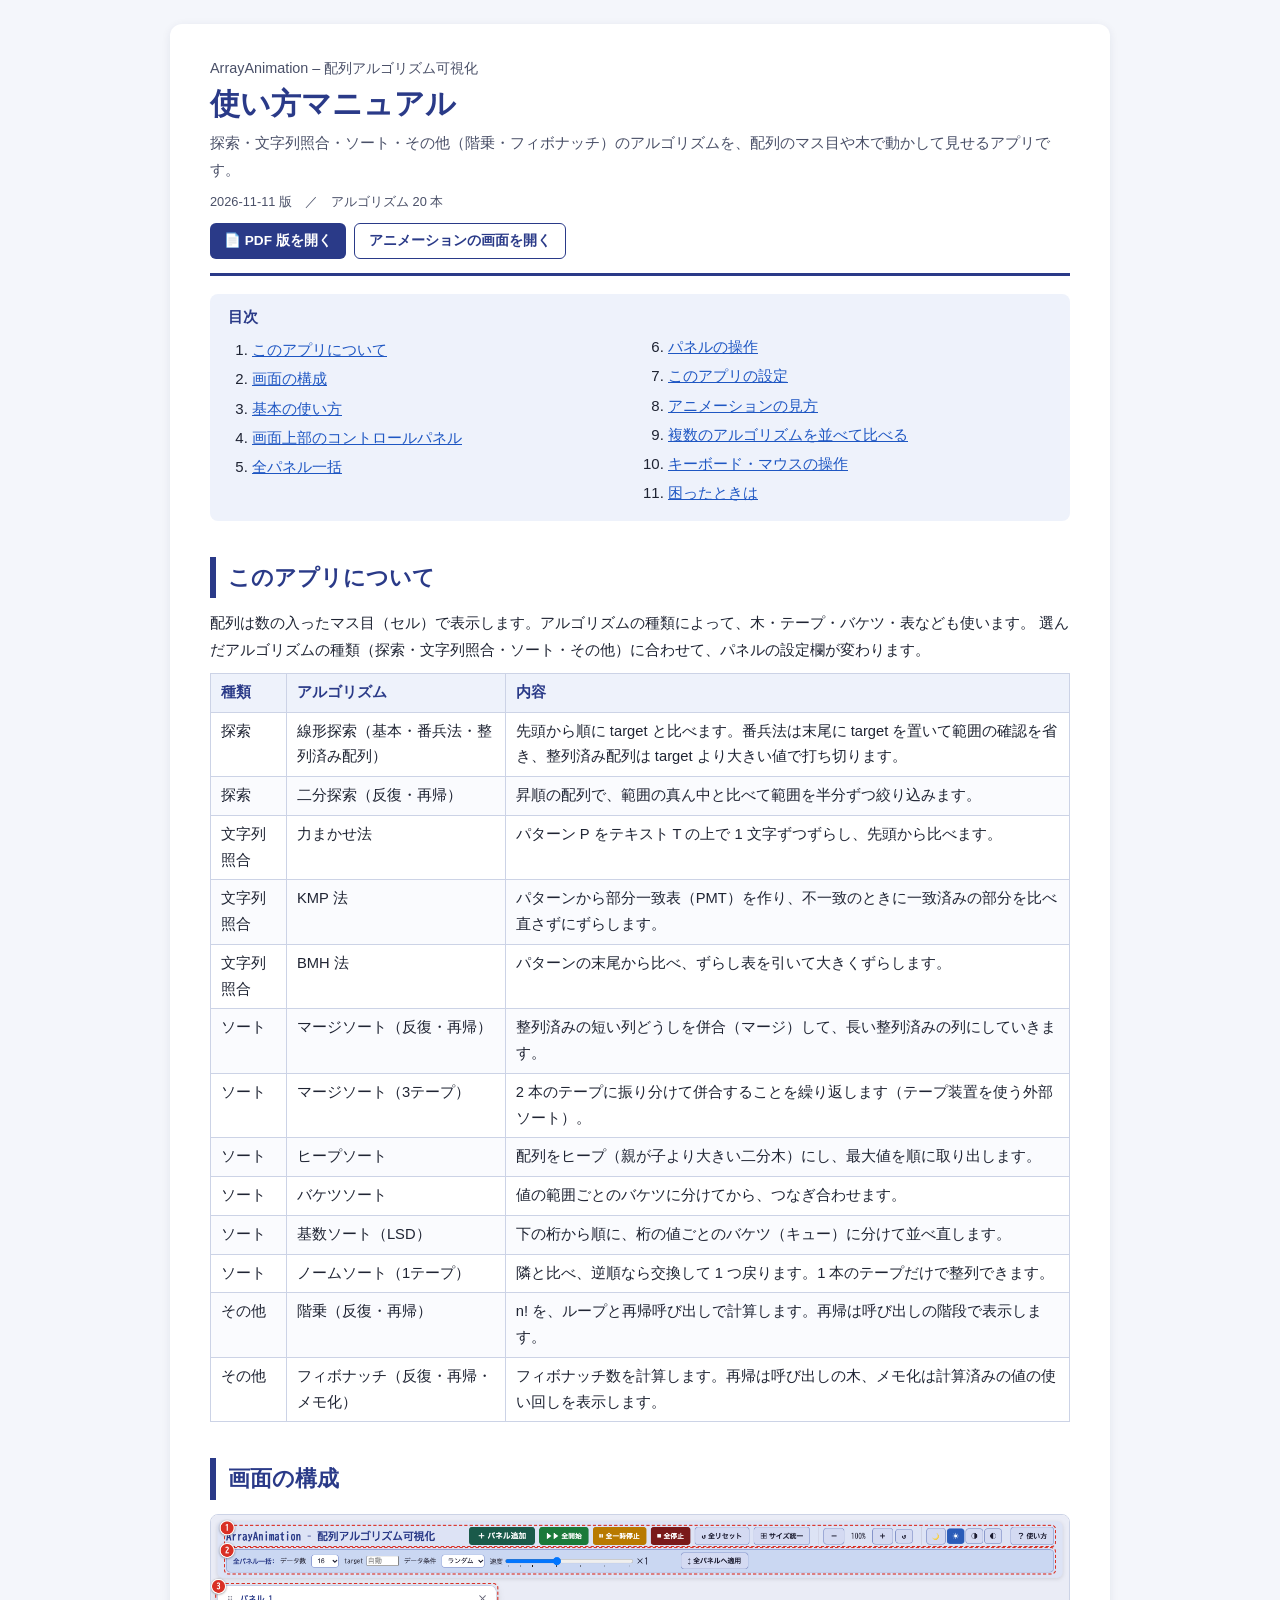
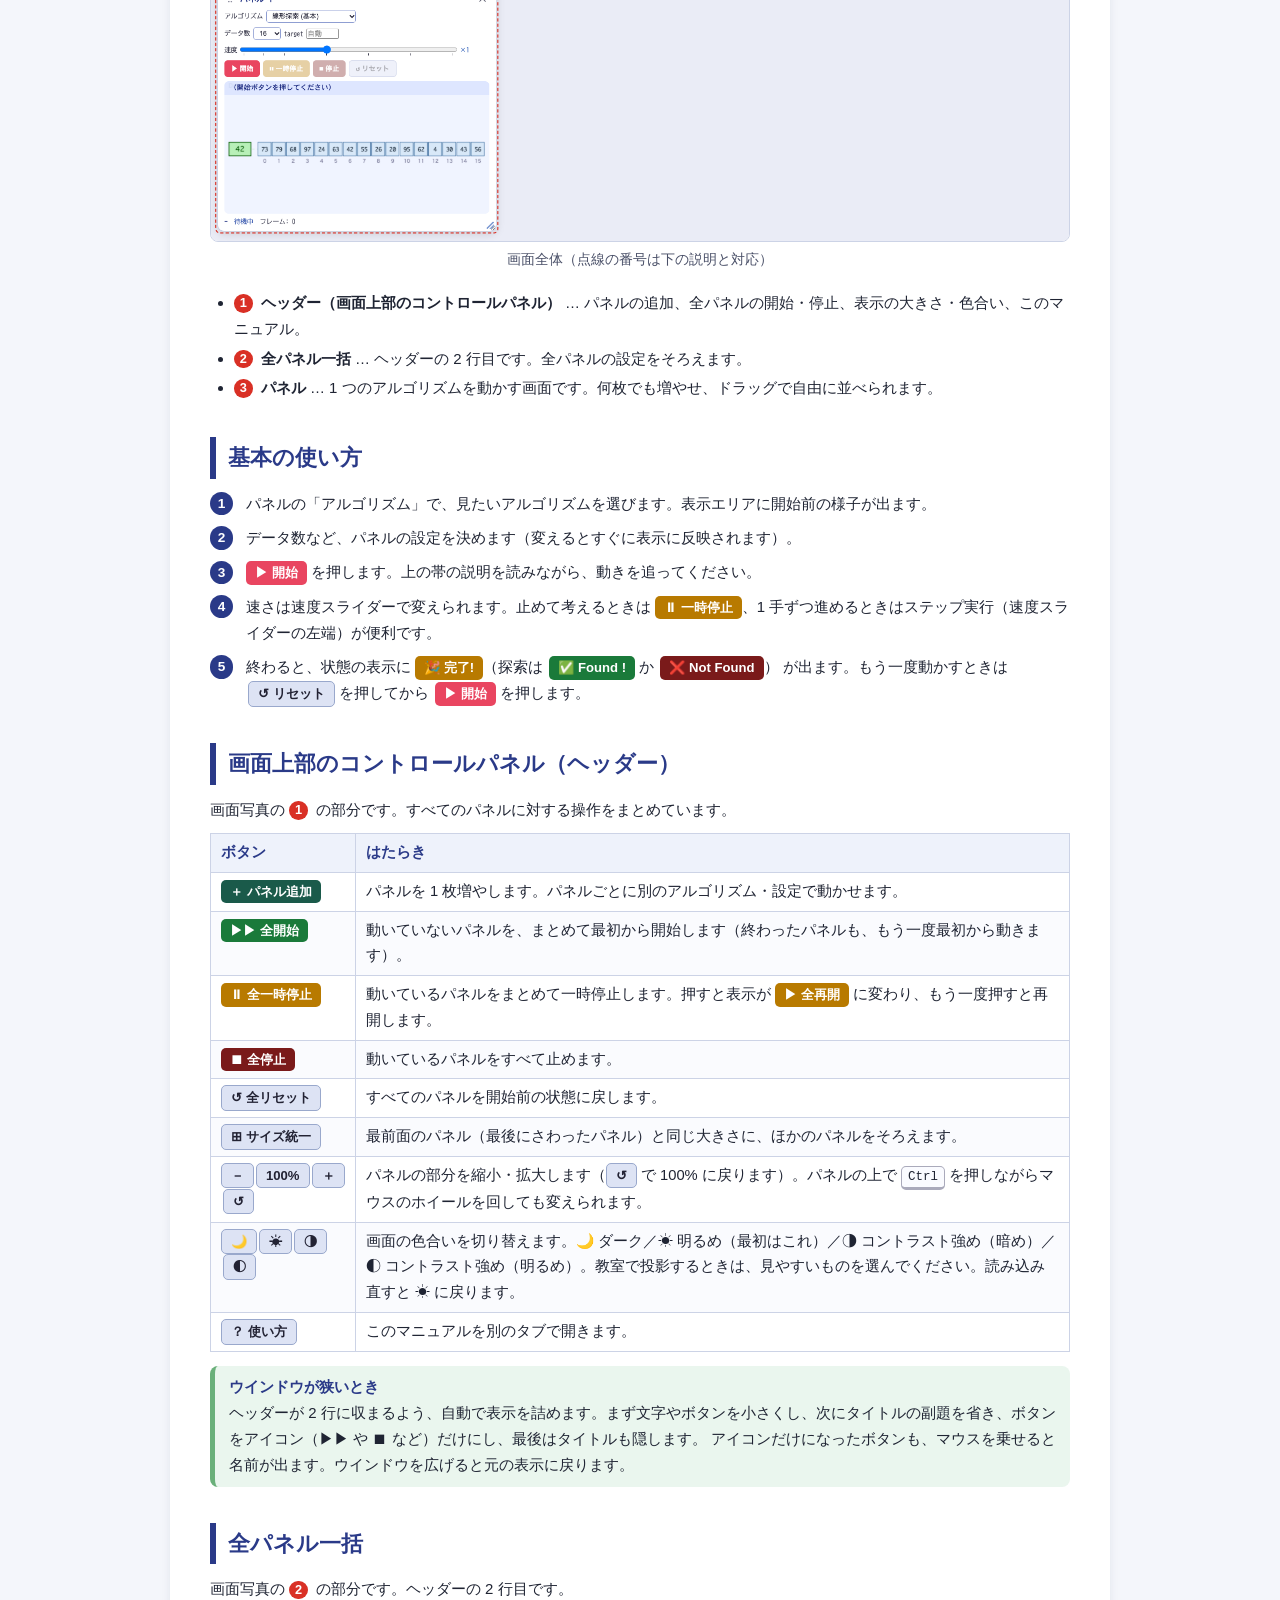
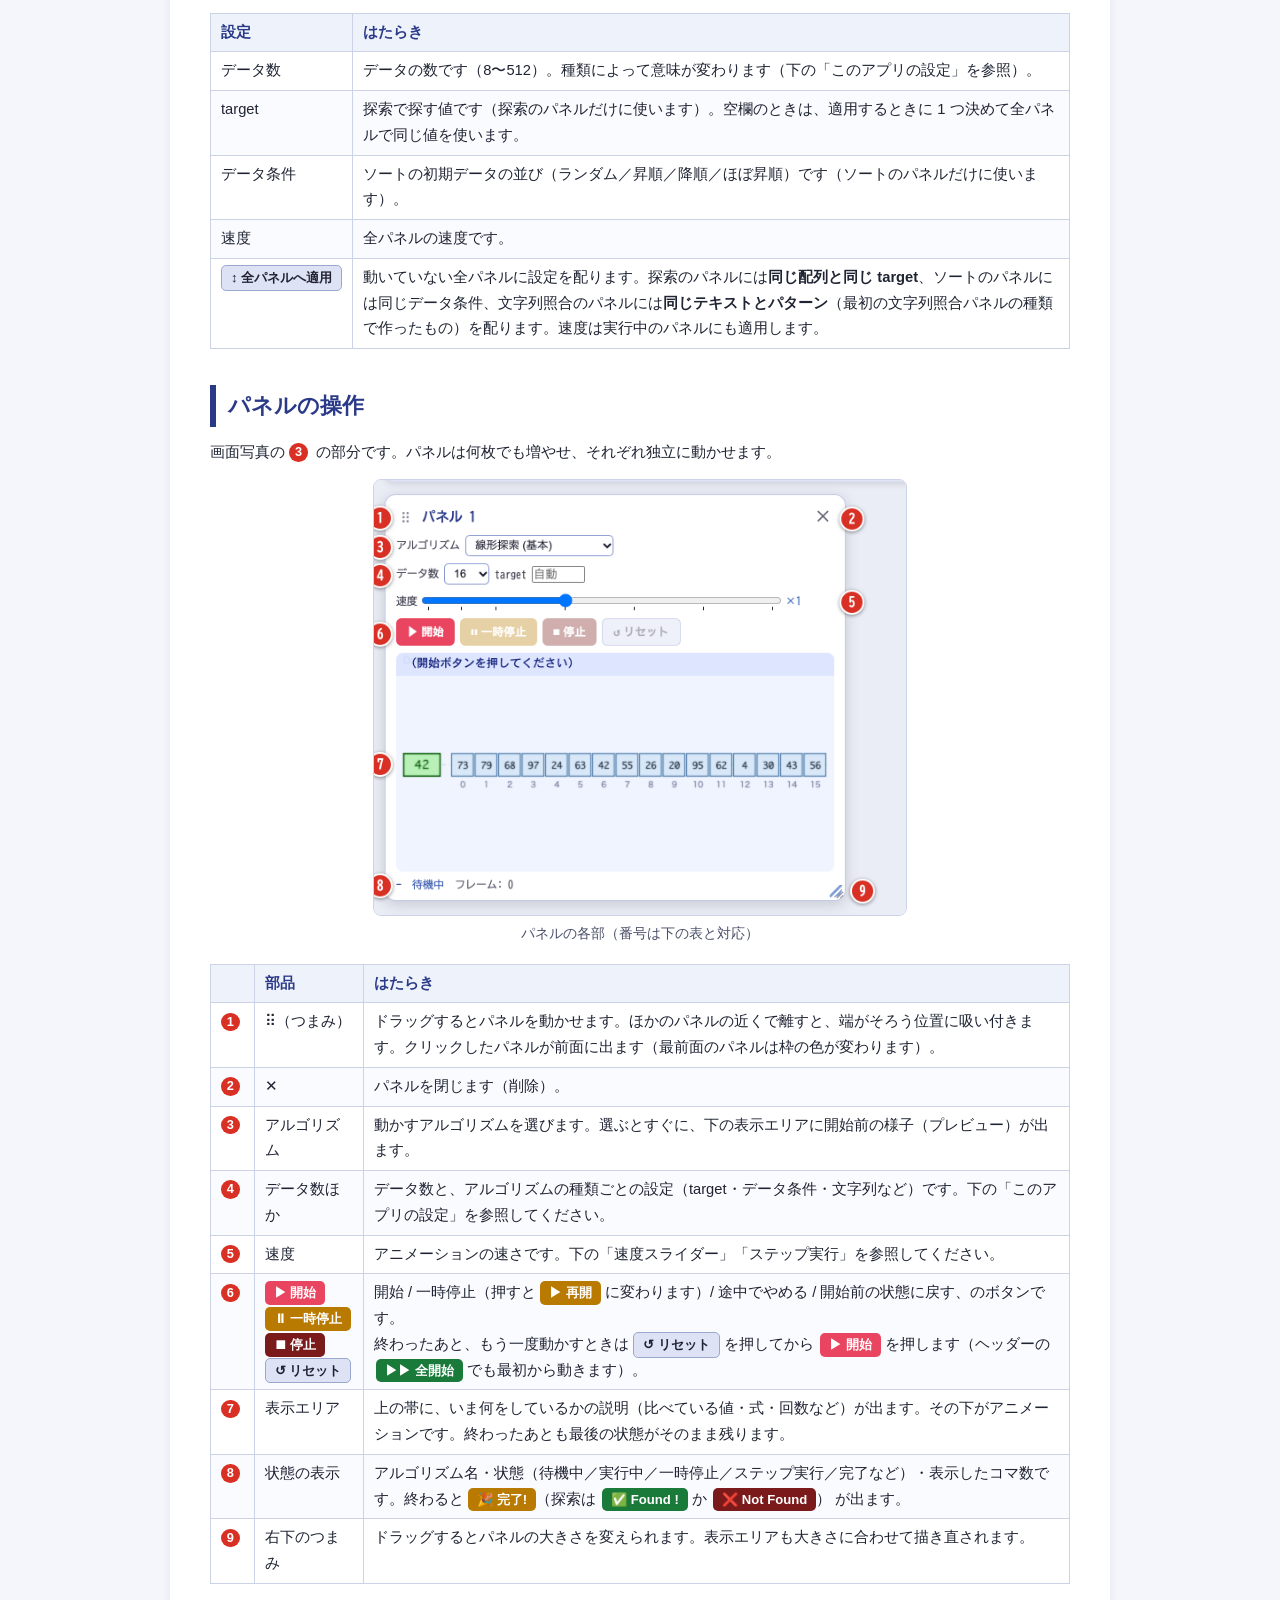
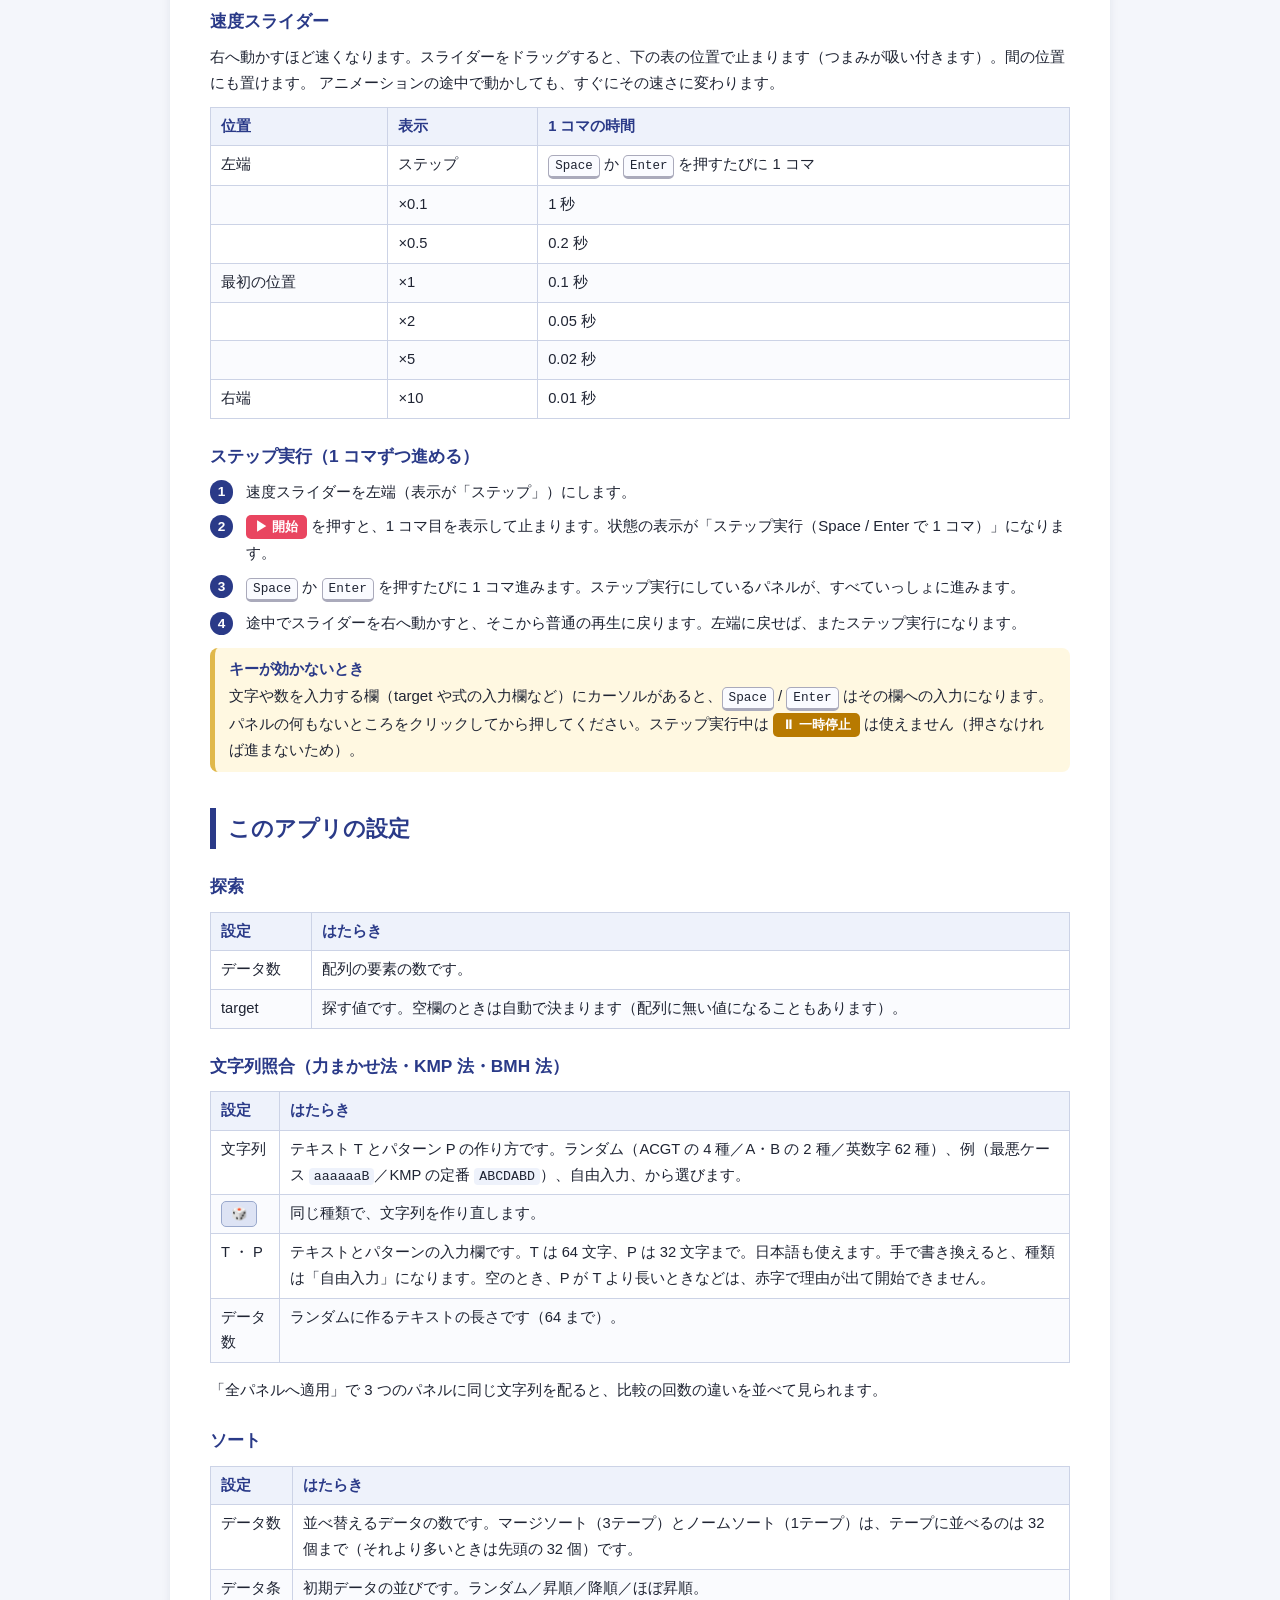
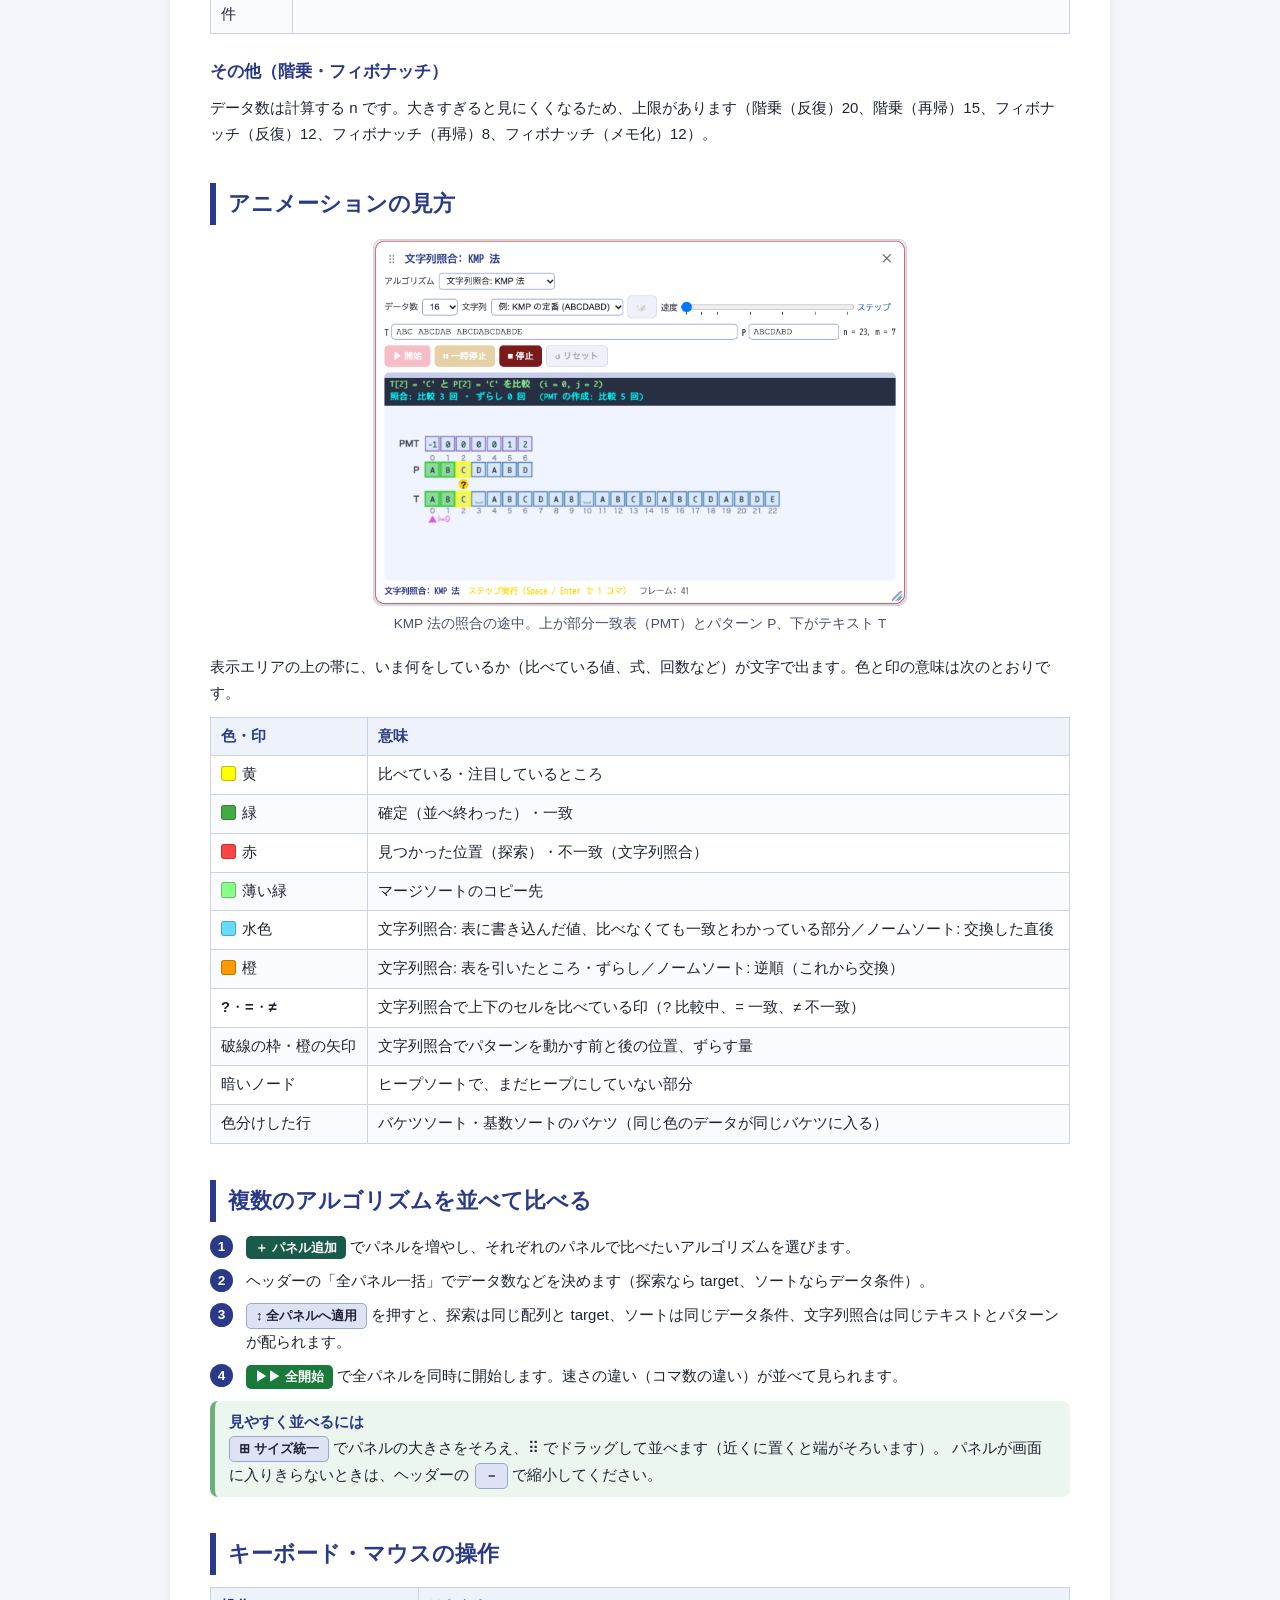
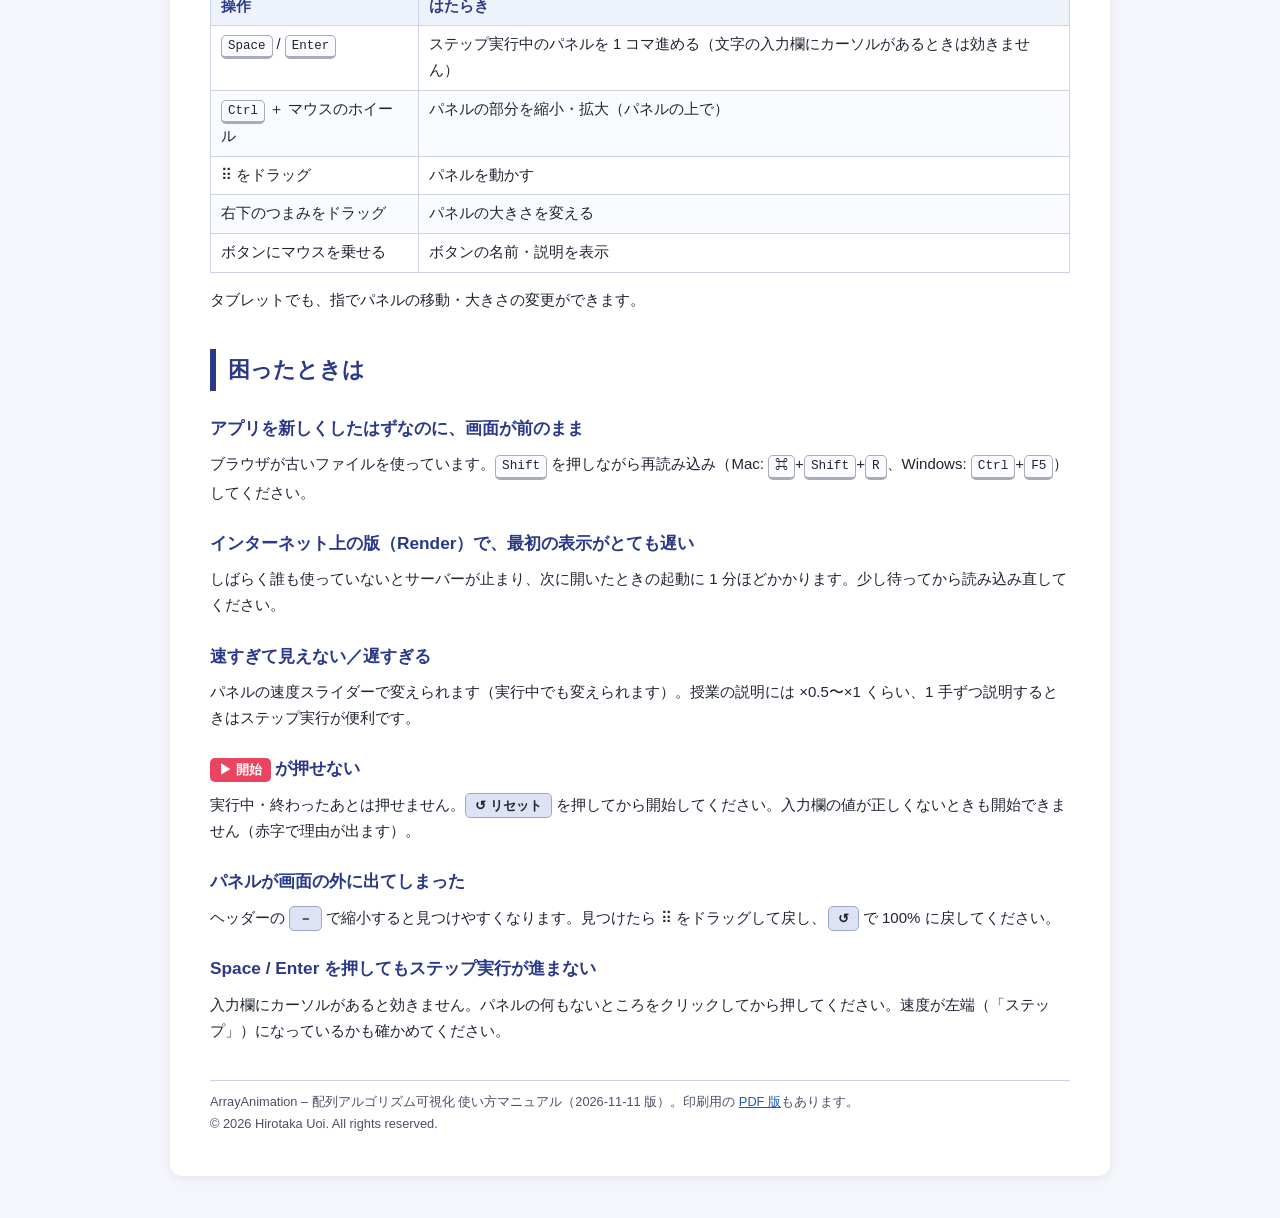
==== static/manual.html @ 54316e25 "feat: 使い方マニュアル（HTML と PDF 版）を追加し、ヘッダーに「？ 使い方」ボタンを付けた + 階乗・フィボナッチの開始前の表示エリアが暗い色になるのを修正 (app.js v28, s" ====
<!DOCTYPE html>
<html lang="ja">
<head>
  <meta charset="UTF-8">
  <meta name="viewport" content="width=device-width, initial-scale=1.0">
  <title>使い方マニュアル – ArrayAnimation – 配列アルゴリズム可視化</title>
  <link rel="stylesheet" href="/static/css/manual.css?v=1">
</head>
<body>
<div class="page">

<div class="cover">
  <p class="app">ArrayAnimation – 配列アルゴリズム可視化</p>
  <h1>使い方マニュアル</h1>
  <p class="lead">探索・文字列照合・ソート・その他（階乗・フィボナッチ）のアルゴリズムを、配列のマス目や木で動かして見せるアプリです。</p>
  <p class="meta">2026-11-11 版　／　アルゴリズム 20 本</p>
  <div class="links">
    <a href="/static/manual.pdf?v=1" target="_blank" rel="noopener">📄 PDF 版を開く</a>
    <a class="sub" href="/" target="_blank" rel="noopener">アニメーションの画面を開く</a>
  </div>
</div>

<nav class="toc"><b>目次</b><ol><li><a href="#about">このアプリについて</a></li><li><a href="#screen">画面の構成</a></li><li><a href="#basic">基本の使い方</a></li><li><a href="#header">画面上部のコントロールパネル</a></li><li><a href="#global">全パネル一括</a></li><li><a href="#panel">パネルの操作</a></li><li><a href="#settings">このアプリの設定</a></li><li><a href="#legend">アニメーションの見方</a></li><li><a href="#compare">複数のアルゴリズムを並べて比べる</a></li><li><a href="#keys">キーボード・マウスの操作</a></li><li><a href="#trouble">困ったときは</a></li></ol></nav>

<h2 id="about">このアプリについて</h2>
<p>配列は数の入ったマス目（セル）で表示します。アルゴリズムの種類によって、木・テープ・バケツ・表なども使います。
選んだアルゴリズムの種類（探索・文字列照合・ソート・その他）に合わせて、パネルの設定欄が変わります。</p>
<table><thead><tr><th>種類</th><th>アルゴリズム</th><th>内容</th></tr></thead><tbody><tr><td>探索</td><td>線形探索（基本・番兵法・整列済み配列）</td><td>先頭から順に target と比べます。番兵法は末尾に target を置いて範囲の確認を省き、整列済み配列は target より大きい値で打ち切ります。</td></tr><tr><td>探索</td><td>二分探索（反復・再帰）</td><td>昇順の配列で、範囲の真ん中と比べて範囲を半分ずつ絞り込みます。</td></tr><tr><td>文字列照合</td><td>力まかせ法</td><td>パターン P をテキスト T の上で 1 文字ずつずらし、先頭から比べます。</td></tr><tr><td>文字列照合</td><td>KMP 法</td><td>パターンから部分一致表（PMT）を作り、不一致のときに一致済みの部分を比べ直さずにずらします。</td></tr><tr><td>文字列照合</td><td>BMH 法</td><td>パターンの末尾から比べ、ずらし表を引いて大きくずらします。</td></tr><tr><td>ソート</td><td>マージソート（反復・再帰）</td><td>整列済みの短い列どうしを併合（マージ）して、長い整列済みの列にしていきます。</td></tr><tr><td>ソート</td><td>マージソート（3テープ）</td><td>2 本のテープに振り分けて併合することを繰り返します（テープ装置を使う外部ソート）。</td></tr><tr><td>ソート</td><td>ヒープソート</td><td>配列をヒープ（親が子より大きい二分木）にし、最大値を順に取り出します。</td></tr><tr><td>ソート</td><td>バケツソート</td><td>値の範囲ごとのバケツに分けてから、つなぎ合わせます。</td></tr><tr><td>ソート</td><td>基数ソート（LSD）</td><td>下の桁から順に、桁の値ごとのバケツ（キュー）に分けて並べ直します。</td></tr><tr><td>ソート</td><td>ノームソート（1テープ）</td><td>隣と比べ、逆順なら交換して 1 つ戻ります。1 本のテープだけで整列できます。</td></tr><tr><td>その他</td><td>階乗（反復・再帰）</td><td>n! を、ループと再帰呼び出しで計算します。再帰は呼び出しの階段で表示します。</td></tr><tr><td>その他</td><td>フィボナッチ（反復・再帰・メモ化）</td><td>フィボナッチ数を計算します。再帰は呼び出しの木、メモ化は計算済みの値の使い回しを表示します。</td></tr></tbody></table>

<h2 id="screen">画面の構成</h2>
<figure><img src="/static/manual/screen.png?v=1" alt="画面全体（点線の番号は下の説明と対応）" loading="eager"><figcaption>画面全体（点線の番号は下の説明と対応）</figcaption></figure>
<ul>
<li><span class="no">1</span> <b>ヘッダー（画面上部のコントロールパネル）</b> … パネルの追加、全パネルの開始・停止、表示の大きさ・色合い、このマニュアル。</li>
<li><span class="no">2</span> <b>全パネル一括</b> … ヘッダーの 2 行目です。全パネルの設定をそろえます。</li>
<li><span class="no">3</span> <b>パネル</b> … 1 つのアルゴリズムを動かす画面です。何枚でも増やせ、ドラッグで自由に並べられます。</li>
</ul>

<h2 id="basic">基本の使い方</h2>
<ol class="steps">
<li>パネルの「アルゴリズム」で、見たいアルゴリズムを選びます。表示エリアに開始前の様子が出ます。</li>
<li>データ数など、パネルの設定を決めます（変えるとすぐに表示に反映されます）。</li>
<li><span class="k primary">▶ 開始</span> を押します。上の帯の説明を読みながら、動きを追ってください。</li>
<li>速さは速度スライダーで変えられます。止めて考えるときは <span class="k warning">⏸ 一時停止</span>、1 手ずつ進めるときはステップ実行（速度スライダーの左端）が便利です。</li>
<li>終わると、状態の表示に <span class="k warning">🎉 完了!</span>（探索は <span class="k success">✅ Found !</span> か <span class="k danger">❌ Not Found</span>） が出ます。もう一度動かすときは <span class="k sec">↺ リセット</span> を押してから <span class="k primary">▶ 開始</span> を押します。</li>
</ol>


<h2 id="header">画面上部のコントロールパネル（ヘッダー）</h2>
<p>画面写真の <span class="no">1</span> の部分です。すべてのパネルに対する操作をまとめています。</p>
<table><thead><tr><th>ボタン</th><th>はたらき</th></tr></thead><tbody><tr><td><span class="k add">＋ パネル追加</span></td><td>パネルを 1 枚増やします。パネルごとに別のアルゴリズム・設定で動かせます。</td></tr><tr><td><span class="k success">▶▶ 全開始</span></td><td>動いていないパネルを、まとめて最初から開始します（終わったパネルも、もう一度最初から動きます）。</td></tr><tr><td><span class="k warning">⏸ 全一時停止</span></td><td>動いているパネルをまとめて一時停止します。押すと表示が <span class="k warning">▶ 全再開</span> に変わり、もう一度押すと再開します。</td></tr><tr><td><span class="k danger">⏹ 全停止</span></td><td>動いているパネルをすべて止めます。</td></tr><tr><td><span class="k sec">↺ 全リセット</span></td><td>すべてのパネルを開始前の状態に戻します。</td></tr><tr><td><span class="k sec">⊞ サイズ統一</span></td><td>最前面のパネル（最後にさわったパネル）と同じ大きさに、ほかのパネルをそろえます。</td></tr><tr><td><span class="k sec">－</span><span class="k sec">100%</span><span class="k sec">＋</span><span class="k sec">↺</span></td><td>パネルの部分を縮小・拡大します（<span class="k sec">↺</span> で 100% に戻ります）。パネルの上で <kbd>Ctrl</kbd> を押しながらマウスのホイールを回しても変えられます。</td></tr><tr><td><span class="k sec">🌙</span><span class="k sec">☀</span><span class="k sec">◑</span><span class="k sec">◐</span></td><td>画面の色合いを切り替えます。🌙 ダーク／☀ 明るめ（最初はこれ）／◑ コントラスト強め（暗め）／◐ コントラスト強め（明るめ）。教室で投影するときは、見やすいものを選んでください。読み込み直すと ☀ に戻ります。</td></tr><tr><td><span class="k sec">？ 使い方</span></td><td>このマニュアルを別のタブで開きます。</td></tr></tbody></table>
<div class="tip"><b>ウインドウが狭いとき</b><br>
ヘッダーが 2 行に収まるよう、自動で表示を詰めます。まず文字やボタンを小さくし、次にタイトルの副題を省き、ボタンをアイコン（▶▶ や ⏹ など）だけにし、最後はタイトルも隠します。
アイコンだけになったボタンも、マウスを乗せると名前が出ます。ウインドウを広げると元の表示に戻ります。</div>


<h2 id="global">全パネル一括</h2>
<p>画面写真の <span class="no">2</span> の部分です。ヘッダーの 2 行目です。</p>
<table><thead><tr><th>設定</th><th>はたらき</th></tr></thead><tbody><tr><td>データ数</td><td>データの数です（8〜512）。種類によって意味が変わります（下の「このアプリの設定」を参照）。</td></tr><tr><td>target</td><td>探索で探す値です（探索のパネルだけに使います）。空欄のときは、適用するときに 1 つ決めて全パネルで同じ値を使います。</td></tr><tr><td>データ条件</td><td>ソートの初期データの並び（ランダム／昇順／降順／ほぼ昇順）です（ソートのパネルだけに使います）。</td></tr><tr><td>速度</td><td>全パネルの速度です。</td></tr><tr><td><span class="k sec">↕ 全パネルへ適用</span></td><td>動いていない全パネルに設定を配ります。探索のパネルには<strong>同じ配列と同じ target</strong>、ソートのパネルには同じデータ条件、文字列照合のパネルには<strong>同じテキストとパターン</strong>（最初の文字列照合パネルの種類で作ったもの）を配ります。速度は実行中のパネルにも適用します。</td></tr></tbody></table>


<h2 id="panel">パネルの操作</h2>
<p>画面写真の <span class="no">3</span> の部分です。パネルは何枚でも増やせ、それぞれ独立に動かせます。</p>
<figure class="half"><img src="/static/manual/panel.png?v=1" alt="パネルの各部（番号は下の表と対応）" loading="eager"><figcaption>パネルの各部（番号は下の表と対応）</figcaption></figure>
<table><thead><tr><th></th><th>部品</th><th>はたらき</th></tr></thead><tbody><tr><td><span class="no">1</span></td><td>⠿（つまみ）</td><td>ドラッグするとパネルを動かせます。ほかのパネルの近くで離すと、端がそろう位置に吸い付きます。クリックしたパネルが前面に出ます（最前面のパネルは枠の色が変わります）。</td></tr><tr><td><span class="no">2</span></td><td>✕</td><td>パネルを閉じます（削除）。</td></tr><tr><td><span class="no">3</span></td><td>アルゴリズム</td><td>動かすアルゴリズムを選びます。選ぶとすぐに、下の表示エリアに開始前の様子（プレビュー）が出ます。</td></tr><tr><td><span class="no">4</span></td><td>データ数ほか</td><td>データ数と、アルゴリズムの種類ごとの設定（target・データ条件・文字列など）です。下の「このアプリの設定」を参照してください。</td></tr><tr><td><span class="no">5</span></td><td>速度</td><td>アニメーションの速さです。下の「速度スライダー」「ステップ実行」を参照してください。</td></tr><tr><td><span class="no">6</span></td><td><span class="k primary">▶ 開始</span><br><span class="k warning">⏸ 一時停止</span><br><span class="k danger">⏹ 停止</span><br><span class="k sec">↺ リセット</span></td><td>開始 / 一時停止（押すと <span class="k warning">▶ 再開</span> に変わります）/ 途中でやめる / 開始前の状態に戻す、のボタンです。<br>終わったあと、もう一度動かすときは <span class="k sec">↺ リセット</span> を押してから <span class="k primary">▶ 開始</span> を押します（ヘッダーの <span class="k success">▶▶ 全開始</span> でも最初から動きます）。</td></tr><tr><td><span class="no">7</span></td><td>表示エリア</td><td>上の帯に、いま何をしているかの説明（比べている値・式・回数など）が出ます。その下がアニメーションです。終わったあとも最後の状態がそのまま残ります。</td></tr><tr><td><span class="no">8</span></td><td>状態の表示</td><td>アルゴリズム名・状態（待機中／実行中／一時停止／ステップ実行／完了など）・表示したコマ数です。終わると <span class="k warning">🎉 完了!</span>（探索は <span class="k success">✅ Found !</span> か <span class="k danger">❌ Not Found</span>） が出ます。</td></tr><tr><td><span class="no">9</span></td><td>右下のつまみ</td><td>ドラッグするとパネルの大きさを変えられます。表示エリアも大きさに合わせて描き直されます。</td></tr></tbody></table>

<h3 id="speed">速度スライダー</h3>
<p>右へ動かすほど速くなります。スライダーをドラッグすると、下の表の位置で止まります（つまみが吸い付きます）。間の位置にも置けます。
アニメーションの途中で動かしても、すぐにその速さに変わります。</p>
<table><thead><tr><th>位置</th><th>表示</th><th>1 コマの時間</th></tr></thead><tbody><tr><td>左端</td><td>ステップ</td><td><kbd>Space</kbd> か <kbd>Enter</kbd> を押すたびに 1 コマ</td></tr><tr><td></td><td>×0.1</td><td>1 秒</td></tr><tr><td></td><td>×0.5</td><td>0.2 秒</td></tr><tr><td>最初の位置</td><td>×1</td><td>0.1 秒</td></tr><tr><td></td><td>×2</td><td>0.05 秒</td></tr><tr><td></td><td>×5</td><td>0.02 秒</td></tr><tr><td>右端</td><td>×10</td><td>0.01 秒</td></tr></tbody></table>
<h3 id="step">ステップ実行（1 コマずつ進める）</h3>
<ol class="steps">
<li>速度スライダーを左端（表示が「ステップ」）にします。</li>
<li><span class="k primary">▶ 開始</span> を押すと、1 コマ目を表示して止まります。状態の表示が「ステップ実行（Space / Enter で 1 コマ）」になります。</li>
<li><kbd>Space</kbd> か <kbd>Enter</kbd> を押すたびに 1 コマ進みます。ステップ実行にしているパネルが、すべていっしょに進みます。</li>
<li>途中でスライダーを右へ動かすと、そこから普通の再生に戻ります。左端に戻せば、またステップ実行になります。</li>
</ol>
<div class="note"><b>キーが効かないとき</b><br>
文字や数を入力する欄（target や式の入力欄など）にカーソルがあると、<kbd>Space</kbd> / <kbd>Enter</kbd> はその欄への入力になります。
パネルの何もないところをクリックしてから押してください。ステップ実行中は <span class="k warning">⏸ 一時停止</span> は使えません（押さなければ進まないため）。</div>




<h2 id="settings">このアプリの設定</h2>
<h3>探索</h3>
<table><thead><tr><th>設定</th><th>はたらき</th></tr></thead><tbody><tr><td>データ数</td><td>配列の要素の数です。</td></tr><tr><td>target</td><td>探す値です。空欄のときは自動で決まります（配列に無い値になることもあります）。</td></tr></tbody></table>
<h3>文字列照合（力まかせ法・KMP 法・BMH 法）</h3>
<table><thead><tr><th>設定</th><th>はたらき</th></tr></thead><tbody><tr><td>文字列</td><td>テキスト T とパターン P の作り方です。ランダム（ACGT の 4 種／A・B の 2 種／英数字 62 種）、例（最悪ケース <code>aaaaaaB</code>／KMP の定番 <code>ABCDABD</code>）、自由入力、から選びます。</td></tr><tr><td><span class="k sec">🎲</span></td><td>同じ種類で、文字列を作り直します。</td></tr><tr><td>T ・ P</td><td>テキストとパターンの入力欄です。T は 64 文字、P は 32 文字まで。日本語も使えます。手で書き換えると、種類は「自由入力」になります。空のとき、P が T より長いときなどは、赤字で理由が出て開始できません。</td></tr><tr><td>データ数</td><td>ランダムに作るテキストの長さです（64 まで）。</td></tr></tbody></table>
<p>「全パネルへ適用」で 3 つのパネルに同じ文字列を配ると、比較の回数の違いを並べて見られます。</p>
<h3>ソート</h3>
<table><thead><tr><th>設定</th><th>はたらき</th></tr></thead><tbody><tr><td>データ数</td><td>並べ替えるデータの数です。マージソート（3テープ）とノームソート（1テープ）は、テープに並べるのは 32 個まで（それより多いときは先頭の 32 個）です。</td></tr><tr><td>データ条件</td><td>初期データの並びです。ランダム／昇順／降順／ほぼ昇順。</td></tr></tbody></table>
<h3>その他（階乗・フィボナッチ）</h3>
<p>データ数は計算する n です。大きすぎると見にくくなるため、上限があります（階乗（反復）20、階乗（再帰）15、フィボナッチ（反復）12、フィボナッチ（再帰）8、フィボナッチ（メモ化）12）。</p>


<h2 id="legend">アニメーションの見方</h2>
<figure class="half"><img src="/static/manual/running.png?v=1" alt="KMP 法の照合の途中。上が部分一致表（PMT）とパターン P、下がテキスト T" loading="eager"><figcaption>KMP 法の照合の途中。上が部分一致表（PMT）とパターン P、下がテキスト T</figcaption></figure>
<p>表示エリアの上の帯に、いま何をしているか（比べている値、式、回数など）が文字で出ます。色と印の意味は次のとおりです。</p>
<table><thead><tr><th>色・印</th><th>意味</th></tr></thead><tbody><tr><td><span class="sw" style="background:#ffff00"></span>黄</td><td>比べている・注目しているところ</td></tr><tr><td><span class="sw" style="background:#44aa44"></span>緑</td><td>確定（並べ終わった）・一致</td></tr><tr><td><span class="sw" style="background:#ff4444"></span>赤</td><td>見つかった位置（探索）・不一致（文字列照合）</td></tr><tr><td><span class="sw" style="background:#88ff88"></span>薄い緑</td><td>マージソートのコピー先</td></tr><tr><td><span class="sw" style="background:#66ddff"></span>水色</td><td>文字列照合: 表に書き込んだ値、比べなくても一致とわかっている部分／ノームソート: 交換した直後</td></tr><tr><td><span class="sw" style="background:#ff9900"></span>橙</td><td>文字列照合: 表を引いたところ・ずらし／ノームソート: 逆順（これから交換）</td></tr><tr><td><b>?</b>・<b>=</b>・<b>≠</b></td><td>文字列照合で上下のセルを比べている印（? 比較中、= 一致、≠ 不一致）</td></tr><tr><td>破線の枠・橙の矢印</td><td>文字列照合でパターンを動かす前と後の位置、ずらす量</td></tr><tr><td>暗いノード</td><td>ヒープソートで、まだヒープにしていない部分</td></tr><tr><td>色分けした行</td><td>バケツソート・基数ソートのバケツ（同じ色のデータが同じバケツに入る）</td></tr></tbody></table>


<h2 id="compare">複数のアルゴリズムを並べて比べる</h2>
<ol class="steps">
<li><span class="k add">＋ パネル追加</span> でパネルを増やし、それぞれのパネルで比べたいアルゴリズムを選びます。</li>
<li>ヘッダーの「全パネル一括」でデータ数などを決めます（探索なら target、ソートならデータ条件）。</li>
<li><span class="k sec">↕ 全パネルへ適用</span> を押すと、探索は同じ配列と target、ソートは同じデータ条件、文字列照合は同じテキストとパターンが配られます。</li>
<li><span class="k success">▶▶ 全開始</span> で全パネルを同時に開始します。速さの違い（コマ数の違い）が並べて見られます。</li>
</ol>
<div class="tip"><b>見やすく並べるには</b><br>
<span class="k sec">⊞ サイズ統一</span> でパネルの大きさをそろえ、⠿ でドラッグして並べます（近くに置くと端がそろいます）。
パネルが画面に入りきらないときは、ヘッダーの <span class="k sec">－</span> で縮小してください。</div>


<h2 id="keys">キーボード・マウスの操作</h2>
<table><thead><tr><th>操作</th><th>はたらき</th></tr></thead><tbody><tr><td><kbd>Space</kbd> / <kbd>Enter</kbd></td><td>ステップ実行中のパネルを 1 コマ進める（文字の入力欄にカーソルがあるときは効きません）</td></tr><tr><td><kbd>Ctrl</kbd> ＋ マウスのホイール</td><td>パネルの部分を縮小・拡大（パネルの上で）</td></tr><tr><td>⠿ をドラッグ</td><td>パネルを動かす</td></tr><tr><td>右下のつまみをドラッグ</td><td>パネルの大きさを変える</td></tr><tr><td>ボタンにマウスを乗せる</td><td>ボタンの名前・説明を表示</td></tr></tbody></table>
<p>タブレットでも、指でパネルの移動・大きさの変更ができます。</p>

<h2 id="trouble">困ったときは</h2><h3>アプリを新しくしたはずなのに、画面が前のまま</h3><p>ブラウザが古いファイルを使っています。<kbd>Shift</kbd> を押しながら再読み込み（Mac: <kbd>⌘</kbd>+<kbd>Shift</kbd>+<kbd>R</kbd>、Windows: <kbd>Ctrl</kbd>+<kbd>F5</kbd>）してください。</p><h3>インターネット上の版（Render）で、最初の表示がとても遅い</h3><p>しばらく誰も使っていないとサーバーが止まり、次に開いたときの起動に 1 分ほどかかります。少し待ってから読み込み直してください。</p><h3>速すぎて見えない／遅すぎる</h3><p>パネルの速度スライダーで変えられます（実行中でも変えられます）。授業の説明には ×0.5〜×1 くらい、1 手ずつ説明するときはステップ実行が便利です。</p><h3><span class="k primary">▶ 開始</span> が押せない</h3><p>実行中・終わったあとは押せません。<span class="k sec">↺ リセット</span> を押してから開始してください。入力欄の値が正しくないときも開始できません（赤字で理由が出ます）。</p><h3>パネルが画面の外に出てしまった</h3><p>ヘッダーの <span class="k sec">－</span> で縮小すると見つけやすくなります。見つけたら ⠿ をドラッグして戻し、<span class="k sec">↺</span> で 100% に戻してください。</p><h3>Space / Enter を押してもステップ実行が進まない</h3><p>入力欄にカーソルがあると効きません。パネルの何もないところをクリックしてから押してください。速度が左端（「ステップ」）になっているかも確かめてください。</p>

<div class="footer">
  ArrayAnimation – 配列アルゴリズム可視化 使い方マニュアル（2026-11-11 版）。<span class="no-print">印刷用の <a href="/static/manual.pdf?v=1" target="_blank" rel="noopener">PDF 版</a>もあります。</span><br>
  © 2026 Hirotaka Uoi. All rights reserved.
</div>

</div>
</body>
</html>
---- static/css/manual.css ----
/* ===== 使い方マニュアル（4 アプリ共通。中身は 4 アプリで同じにする） =====
   画面でも印刷（PDF）でも読みやすいよう、白地の 1 段組にしている */

:root {
  --ink:       #1f2433;
  --ink-soft:  #4a5068;
  --head:      #2a3a88;
  --accent:    #d93025;
  --line:      #ccd3e6;
  --band:      #eef2fb;
  --note-bg:   #fff8e1;
  --note-line: #e0b84a;
  --tip-bg:    #eaf6ee;
  --tip-line:  #6ab07a;
}

*, *::before, *::after { box-sizing: border-box; }

html { -webkit-text-size-adjust: 100%; }
body {
  margin: 0;
  padding: 24px 16px 48px;
  background: #f4f6fb;
  color: var(--ink);
  font-family: "BIZ UDGothic", "BIZ UDPGothic", "Noto Sans JP", "Hiragino Kaku Gothic ProN", sans-serif;
  font-size: 15px;
  line-height: 1.75;
}

.page {
  max-width: 940px;
  margin: 0 auto;
  background: #fff;
  border-radius: 12px;
  box-shadow: 0 2px 10px rgba(30, 40, 80, .08);
  padding: 32px 40px 40px;
}

/* ---- 表紙・見出し ---- */
.cover { border-bottom: 3px solid var(--head); padding-bottom: 14px; margin-bottom: 18px; }
.cover .app { font-size: .9rem; color: var(--ink-soft); margin: 0; }
.cover h1 { font-size: 1.9rem; color: var(--head); margin: 2px 0 6px; line-height: 1.35; }
.cover .lead { margin: 0; color: var(--ink-soft); }
.cover .meta { font-size: .8rem; color: var(--ink-soft); margin-top: 8px; }

.links { display: flex; flex-wrap: wrap; gap: 8px; margin: 10px 0 0; }
.links a {
  display: inline-flex; align-items: center; gap: 6px;
  padding: 5px 14px; border-radius: 6px;
  background: var(--head); color: #fff; text-decoration: none; font-weight: bold; font-size: .85rem;
}
.links a.sub { background: #fff; color: var(--head); border: 1px solid var(--head); }

h2 {
  font-size: 1.35rem; color: var(--head);
  border-left: 6px solid var(--head); padding: 2px 0 2px 12px;
  margin: 36px 0 12px;
}
h3 { font-size: 1.08rem; color: var(--head); margin: 22px 0 8px; }
p { margin: 8px 0; }
ul, ol { margin: 8px 0; padding-left: 1.6em; }
li { margin: 3px 0; }
a { color: #1f57c3; }
code, kbd, .mono { font-family: "BIZ UDGothic", ui-monospace, "SF Mono", Menlo, monospace; }
code { background: var(--band); border-radius: 4px; padding: 1px 5px; font-size: .9em; }
kbd {
  display: inline-block; min-width: 1.6em; text-align: center;
  padding: 0 6px; border: 1px solid #aab; border-bottom-width: 3px; border-radius: 5px;
  background: #fafbff; font-size: .85em; line-height: 1.6;
}

/* ---- 目次 ---- */
.toc { background: var(--band); border-radius: 8px; padding: 10px 18px; margin: 16px 0 6px; }
.toc b { color: var(--head); }
.toc ol { columns: 2; column-gap: 32px; margin: 4px 0; }

/* ---- 表 ---- */
table { width: 100%; border-collapse: collapse; margin: 10px 0 14px; font-size: .92rem; }
th, td { border: 1px solid var(--line); padding: 6px 10px; vertical-align: top; text-align: left; }
th { background: var(--band); color: var(--head); white-space: nowrap; }
tbody tr:nth-child(even) td { background: #fafbfe; }
td.c, th.c { text-align: center; }
td.nw, th.nw { white-space: nowrap; }

/* ---- 画面のボタンを模した表示 ---- */
.k {
  display: inline-flex; align-items: center; gap: 4px;
  padding: 2px 9px; border-radius: 5px;
  font-size: .82rem; font-weight: bold; line-height: 1.5; white-space: nowrap;
  color: #fff; background: #0f3460; vertical-align: baseline;
}
.k.add     { background: #1a5a4a; }
.k.success { background: #1a7a3a; }
.k.warning { background: #b87a00; }
.k.danger  { background: #7a1a1a; }
.k.primary { background: #e94560; }
.k.sec     { background: #dde3f4; color: #223; border: 1px solid #99a8cc; }
.k + .k { margin-left: 2px; }

/* ---- 色見本 ---- */
.sw {
  display: inline-block; width: 1.05em; height: 1.05em; border-radius: 3px;
  vertical-align: -0.15em; margin-right: 6px; border: 1px solid rgba(0,0,0,.25);
}
.sw.line { height: 0; border: 0; border-top: 3px dashed; width: 1.6em; vertical-align: .3em; border-radius: 0; }

/* ---- 番号（画面写真の丸印と対応） ---- */
.no {
  display: inline-flex; align-items: center; justify-content: center;
  width: 1.45em; height: 1.45em; border-radius: 50%;
  background: var(--accent); color: #fff; font-weight: bold; font-size: .8rem;
  margin-right: 4px; vertical-align: .05em;
}

/* ---- 図 ---- */
figure { margin: 14px 0 18px; }
figure img {
  display: block; max-width: 100%; height: auto; margin: 0 auto;
  border: 1px solid var(--line); border-radius: 8px;
}
figure.half img { max-width: 62%; }
figcaption { text-align: center; font-size: .85rem; color: var(--ink-soft); margin-top: 6px; }

/* ---- 囲み ---- */
.note, .tip { border-radius: 8px; padding: 8px 14px; margin: 12px 0; border-left: 5px solid; }
.note { background: var(--note-bg); border-color: var(--note-line); }
.tip  { background: var(--tip-bg);  border-color: var(--tip-line); }
.note b:first-child, .tip b:first-child { color: var(--head); }

.steps { counter-reset: st; list-style: none; padding-left: 0; }
.steps > li { counter-increment: st; position: relative; padding-left: 2.4em; margin: 8px 0; }
.steps > li::before {
  content: counter(st); position: absolute; left: 0; top: .1em;
  width: 1.7em; height: 1.7em; border-radius: 50%;
  background: var(--head); color: #fff; font-weight: bold; text-align: center; line-height: 1.7em; font-size: .85rem;
}

.footer { margin-top: 36px; padding-top: 10px; border-top: 1px solid var(--line); font-size: .8rem; color: var(--ink-soft); }

/* ---- 狭い画面 ---- */
@media (max-width: 640px) {
  body { padding: 0; font-size: 14.5px; }
  .page { border-radius: 0; padding: 20px 16px 32px; }
  .toc ol { columns: 1; }
  figure.half img { max-width: 100%; }
  table { font-size: .86rem; }
  th, td { padding: 5px 6px; }
}

/* ---- 印刷（PDF） ---- */
@page { size: A4; margin: 14mm 13mm 16mm; }
@media print {
  body { background: #fff; padding: 0; font-size: 10.5pt; line-height: 1.65; }
  .page { box-shadow: none; border-radius: 0; padding: 0; max-width: none; }
  .links, .no-print { display: none !important; }
  h2 { break-after: avoid; page-break-after: avoid; margin-top: 22px; }
  h3 { break-after: avoid; page-break-after: avoid; }
  /* 表は途中で改ページしてよい（表ごと次のページへ送ると大きな空白ができる）。行・図・囲みは分けない */
  figure, .note, .tip, tr { break-inside: avoid; page-break-inside: avoid; }
  thead { display: table-header-group; }
  a { color: inherit; text-decoration: none; }
  .k, .sw, .no, th, tbody tr:nth-child(even) td, .toc, .note, .tip, code {
    -webkit-print-color-adjust: exact; print-color-adjust: exact;
  }
  h2.page-break { break-before: page; page-break-before: always; }
}
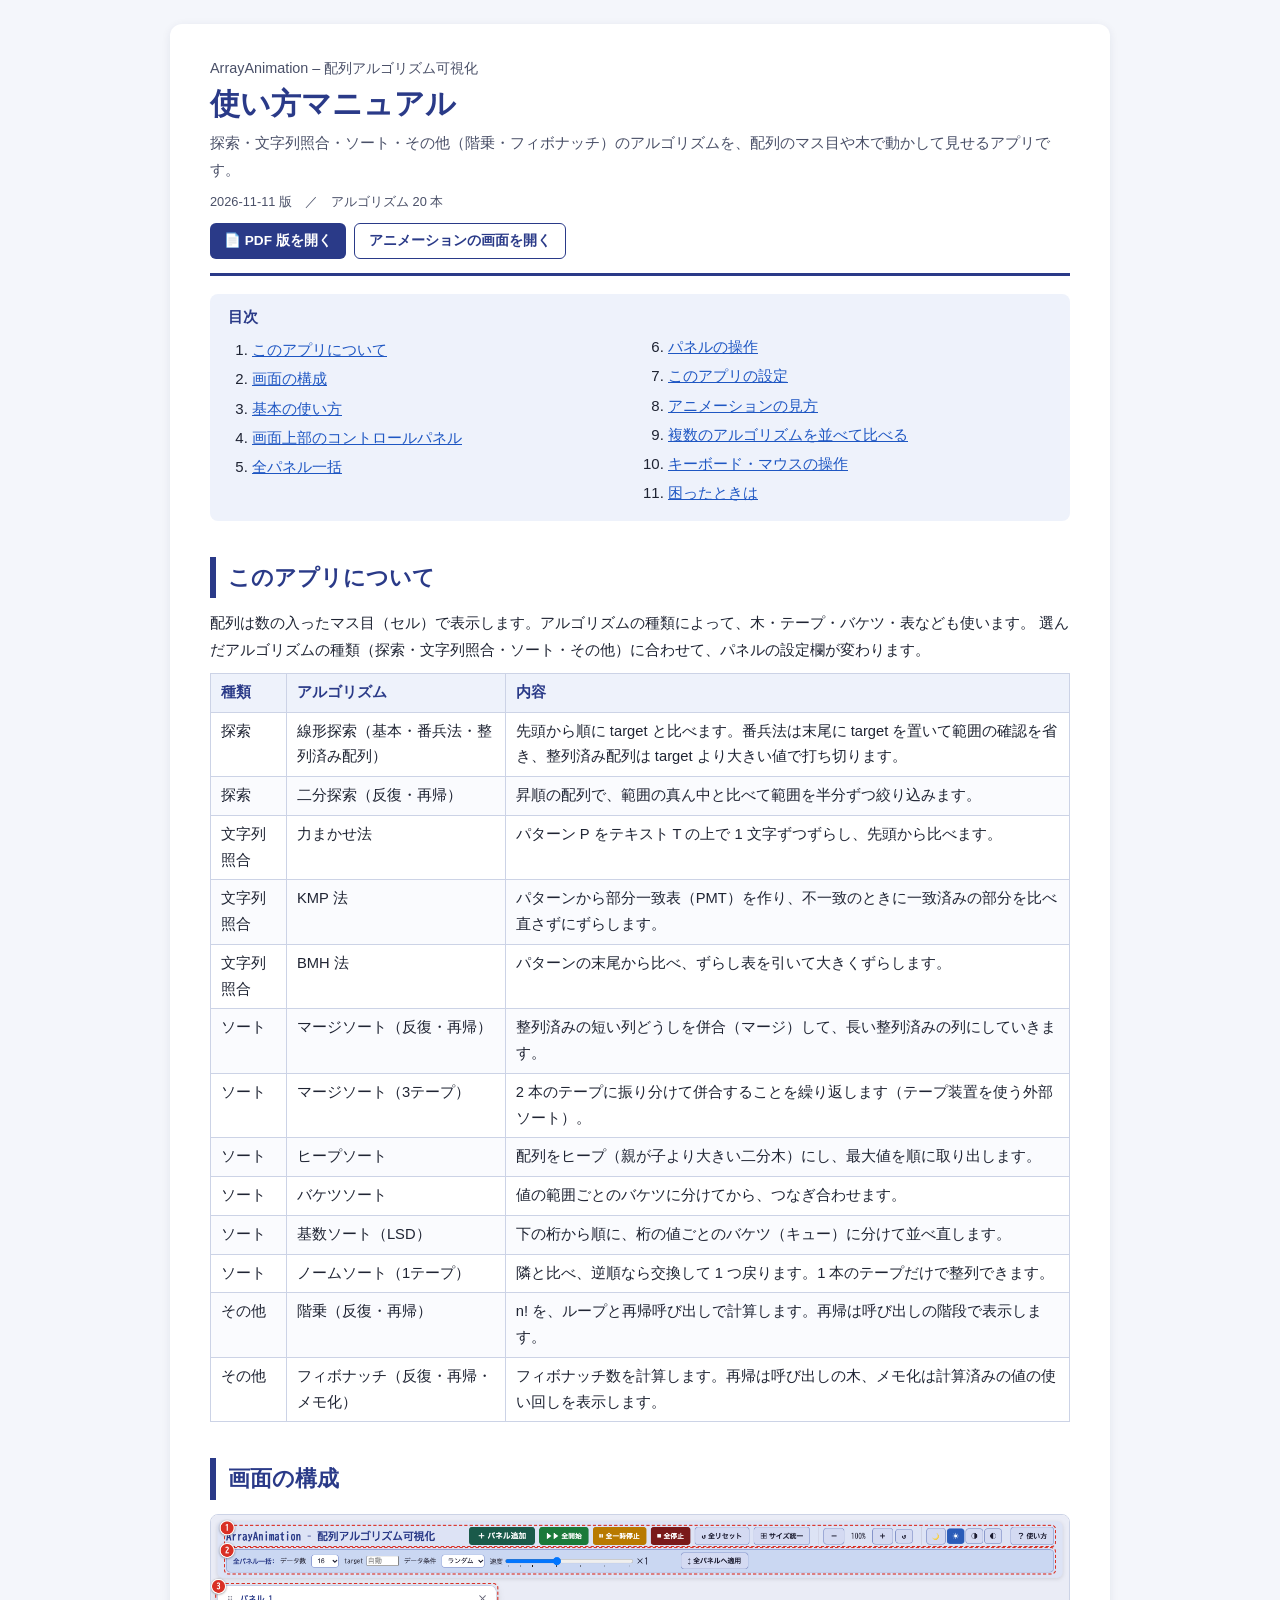
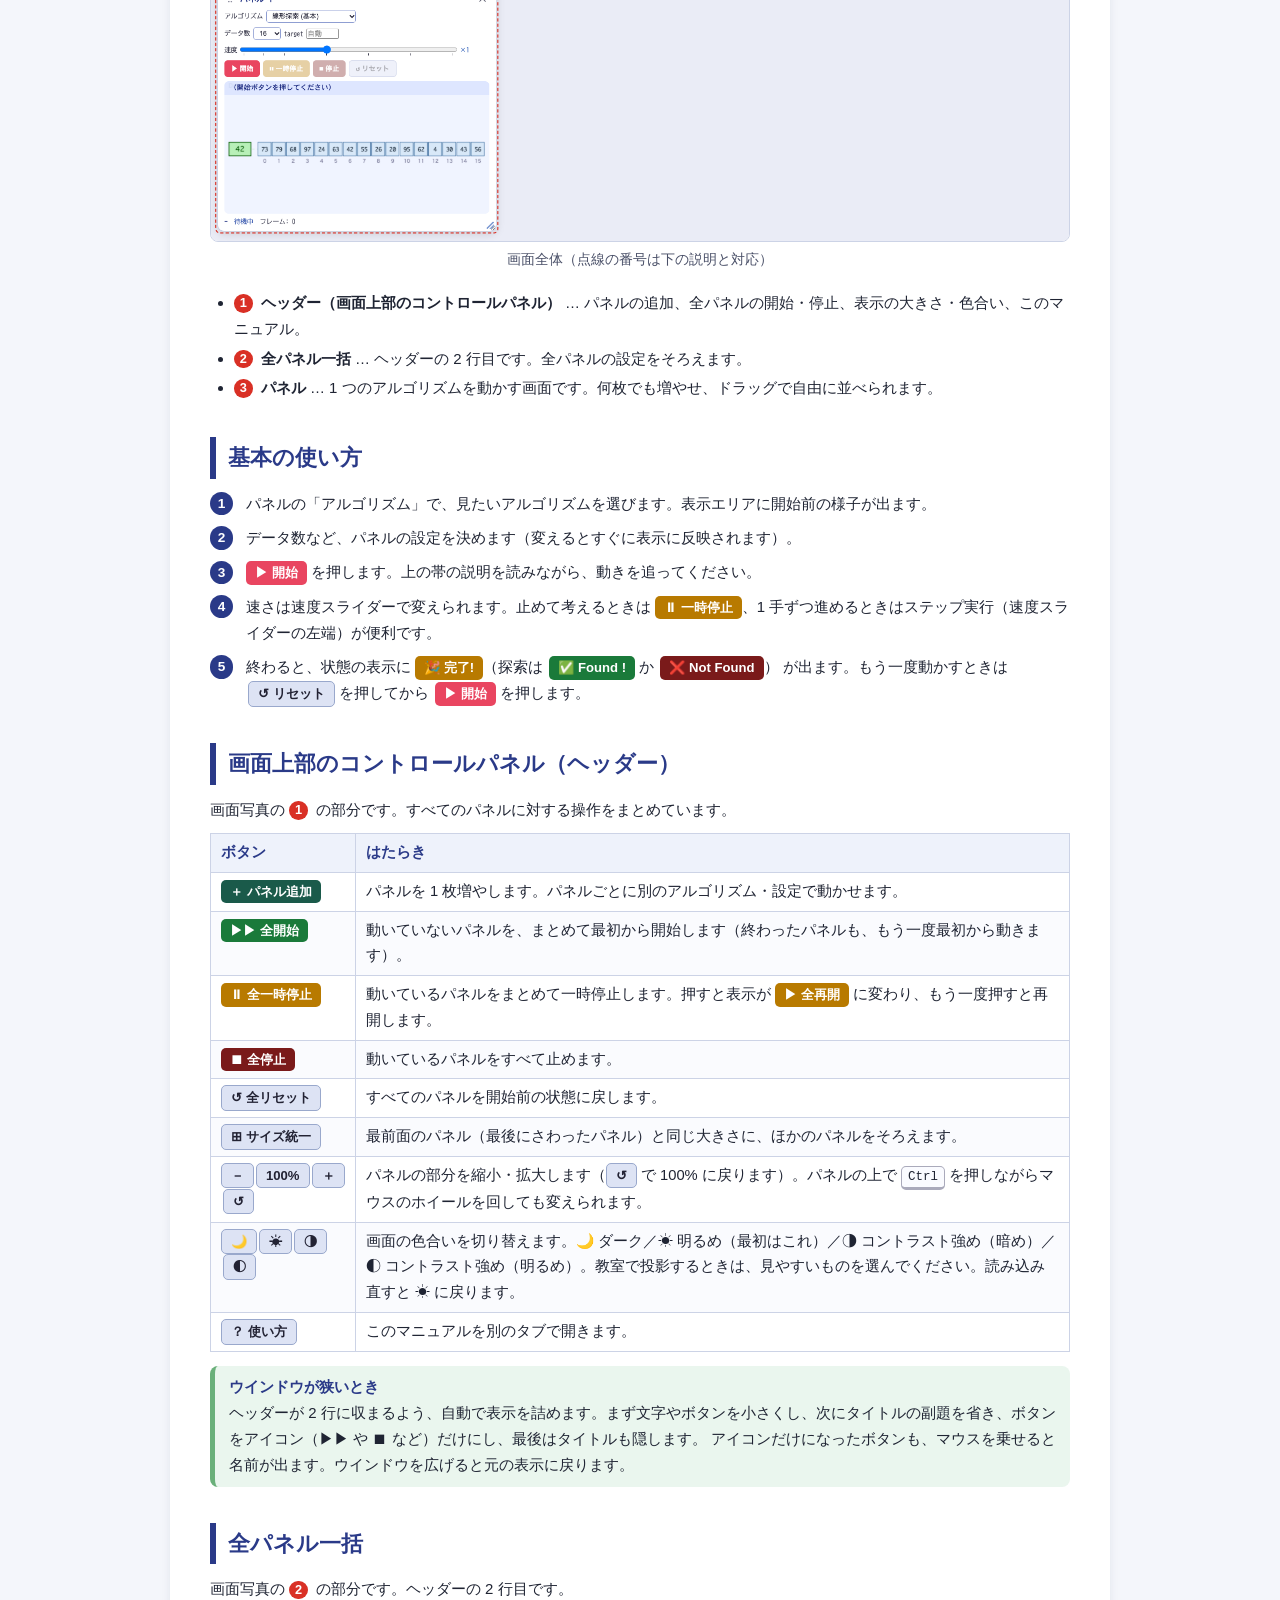
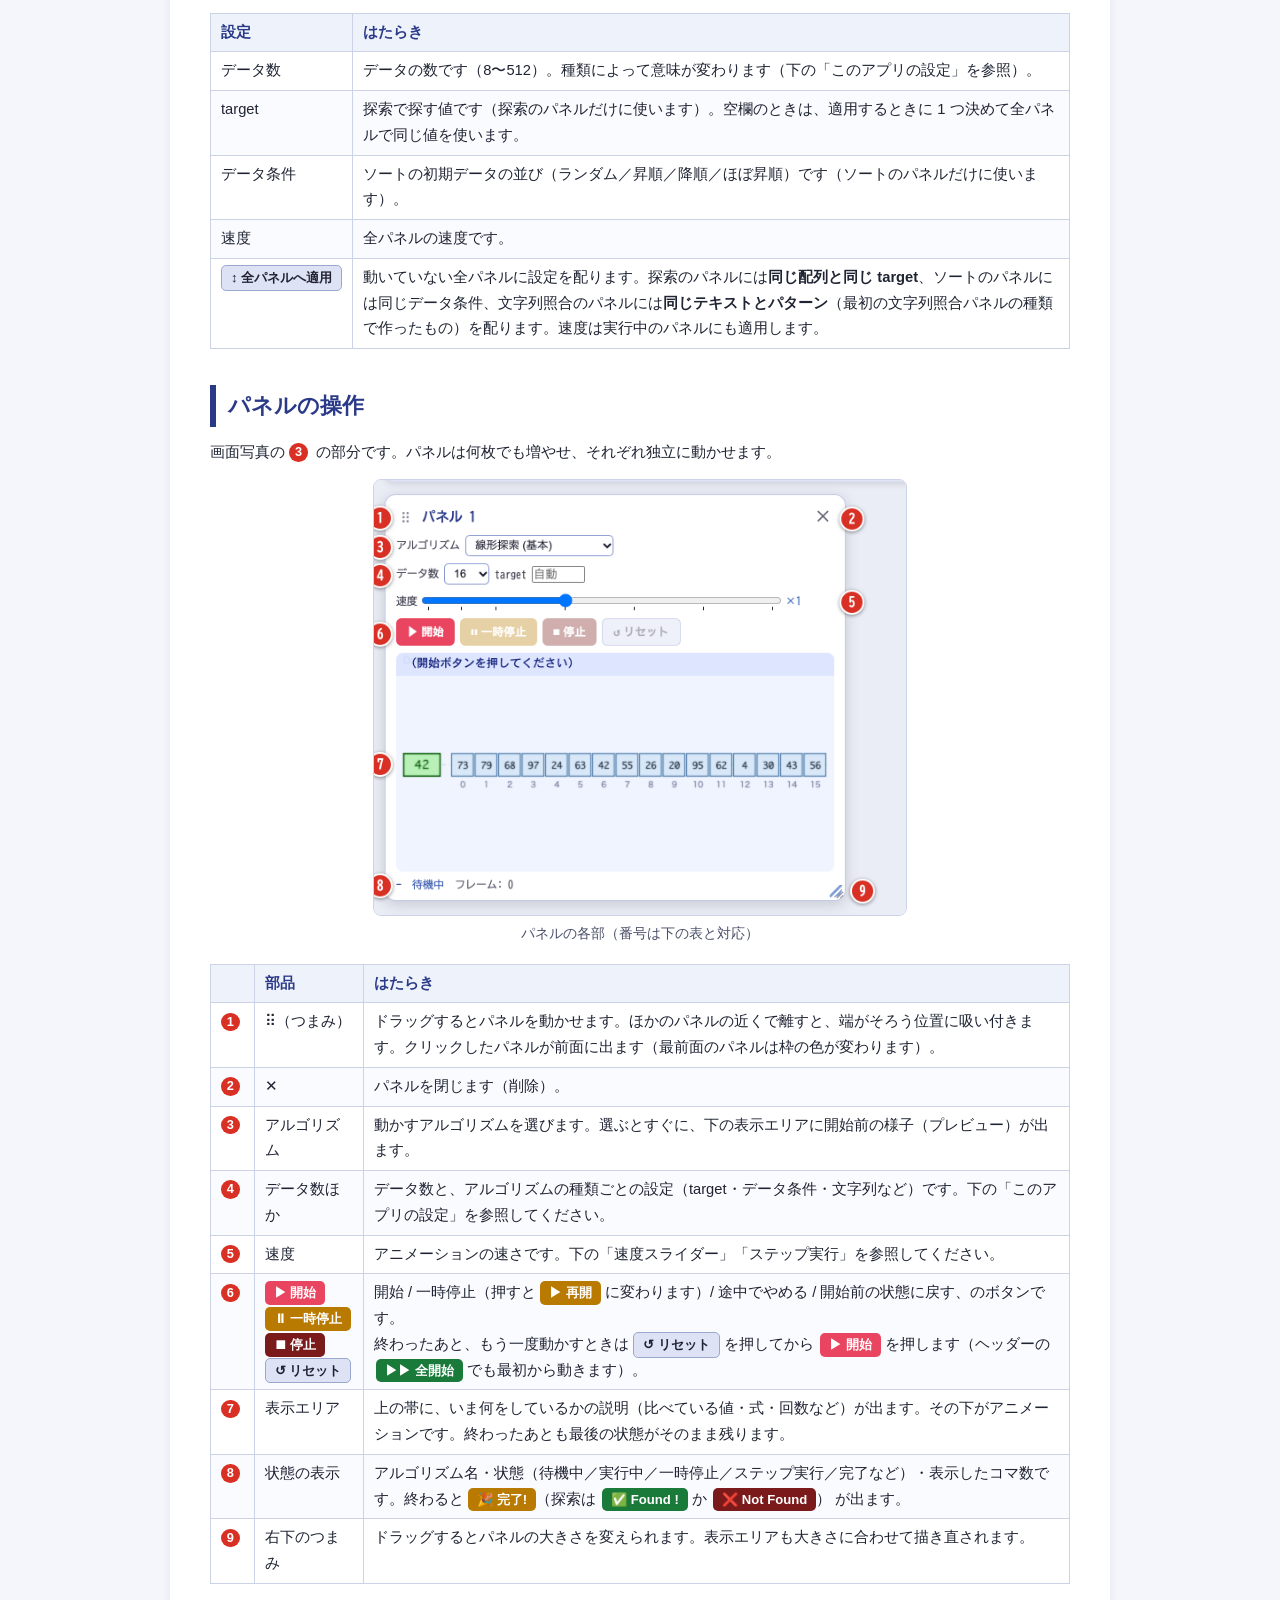
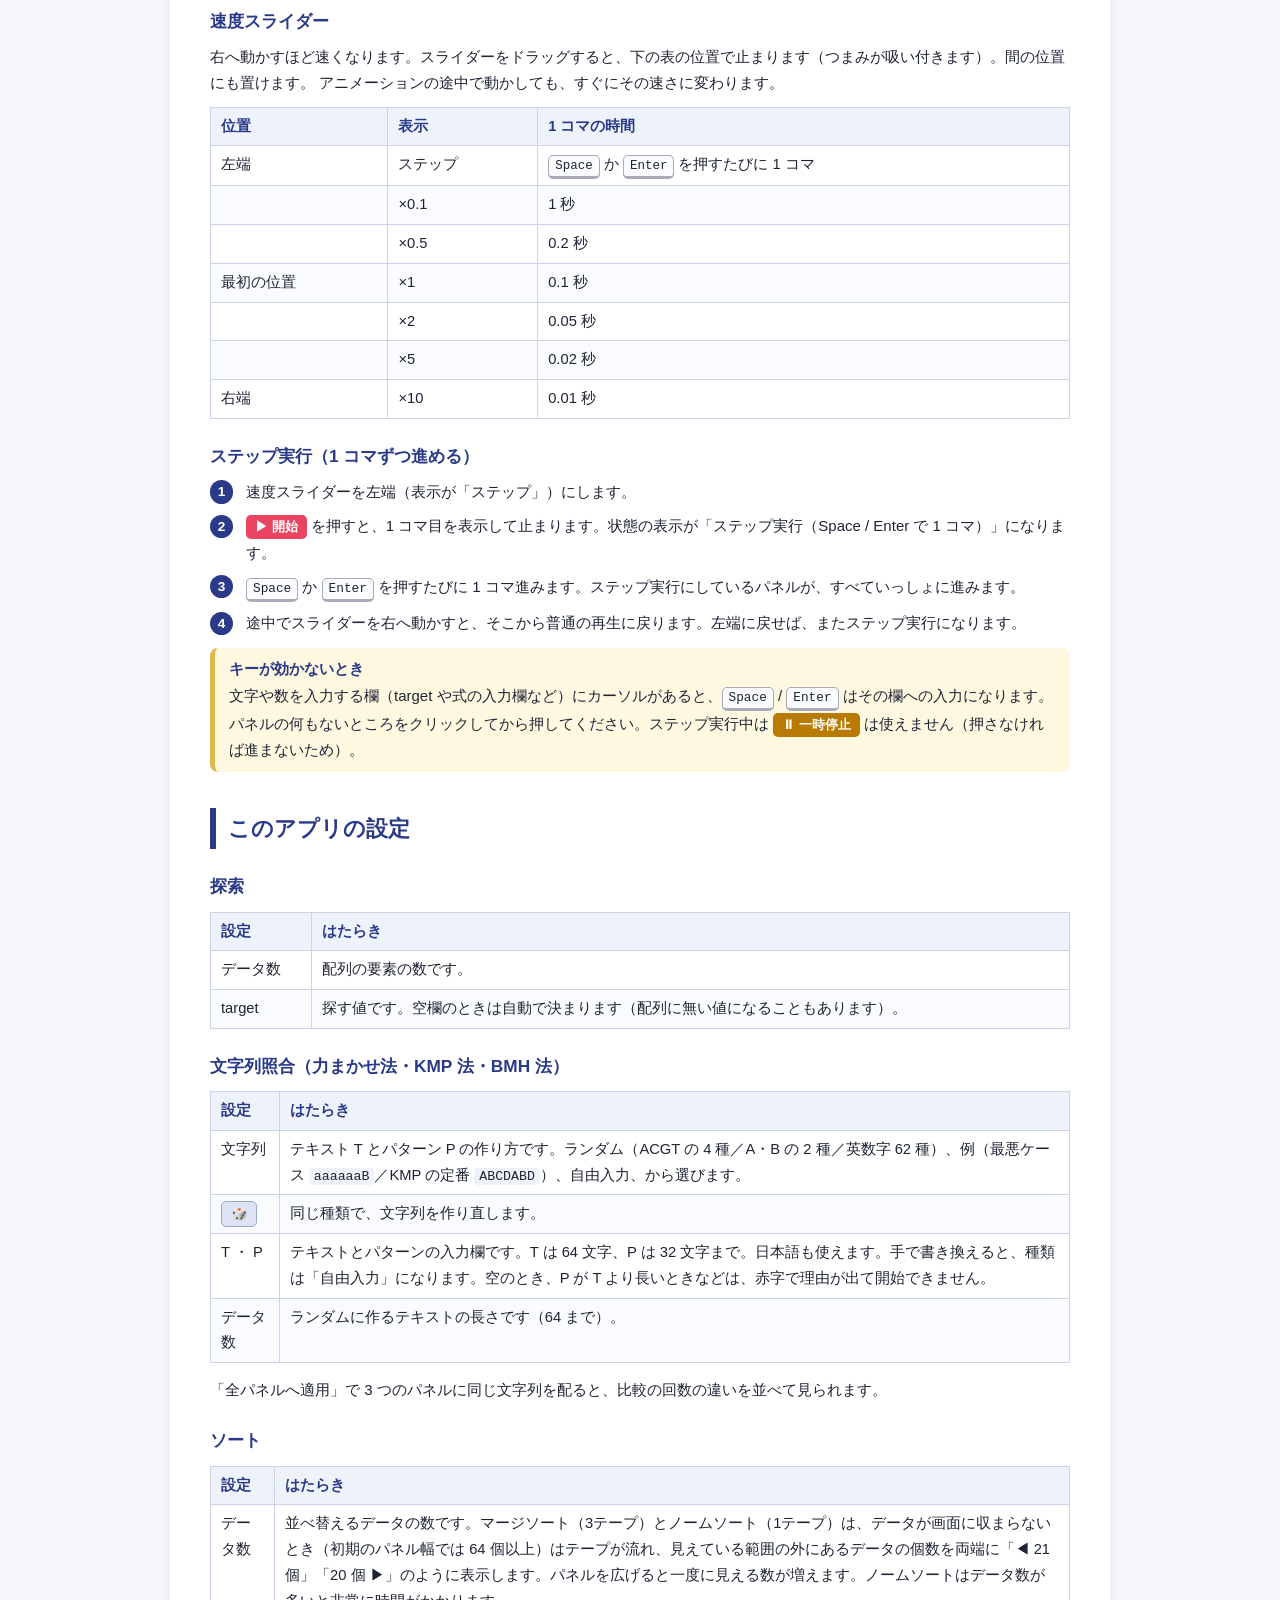
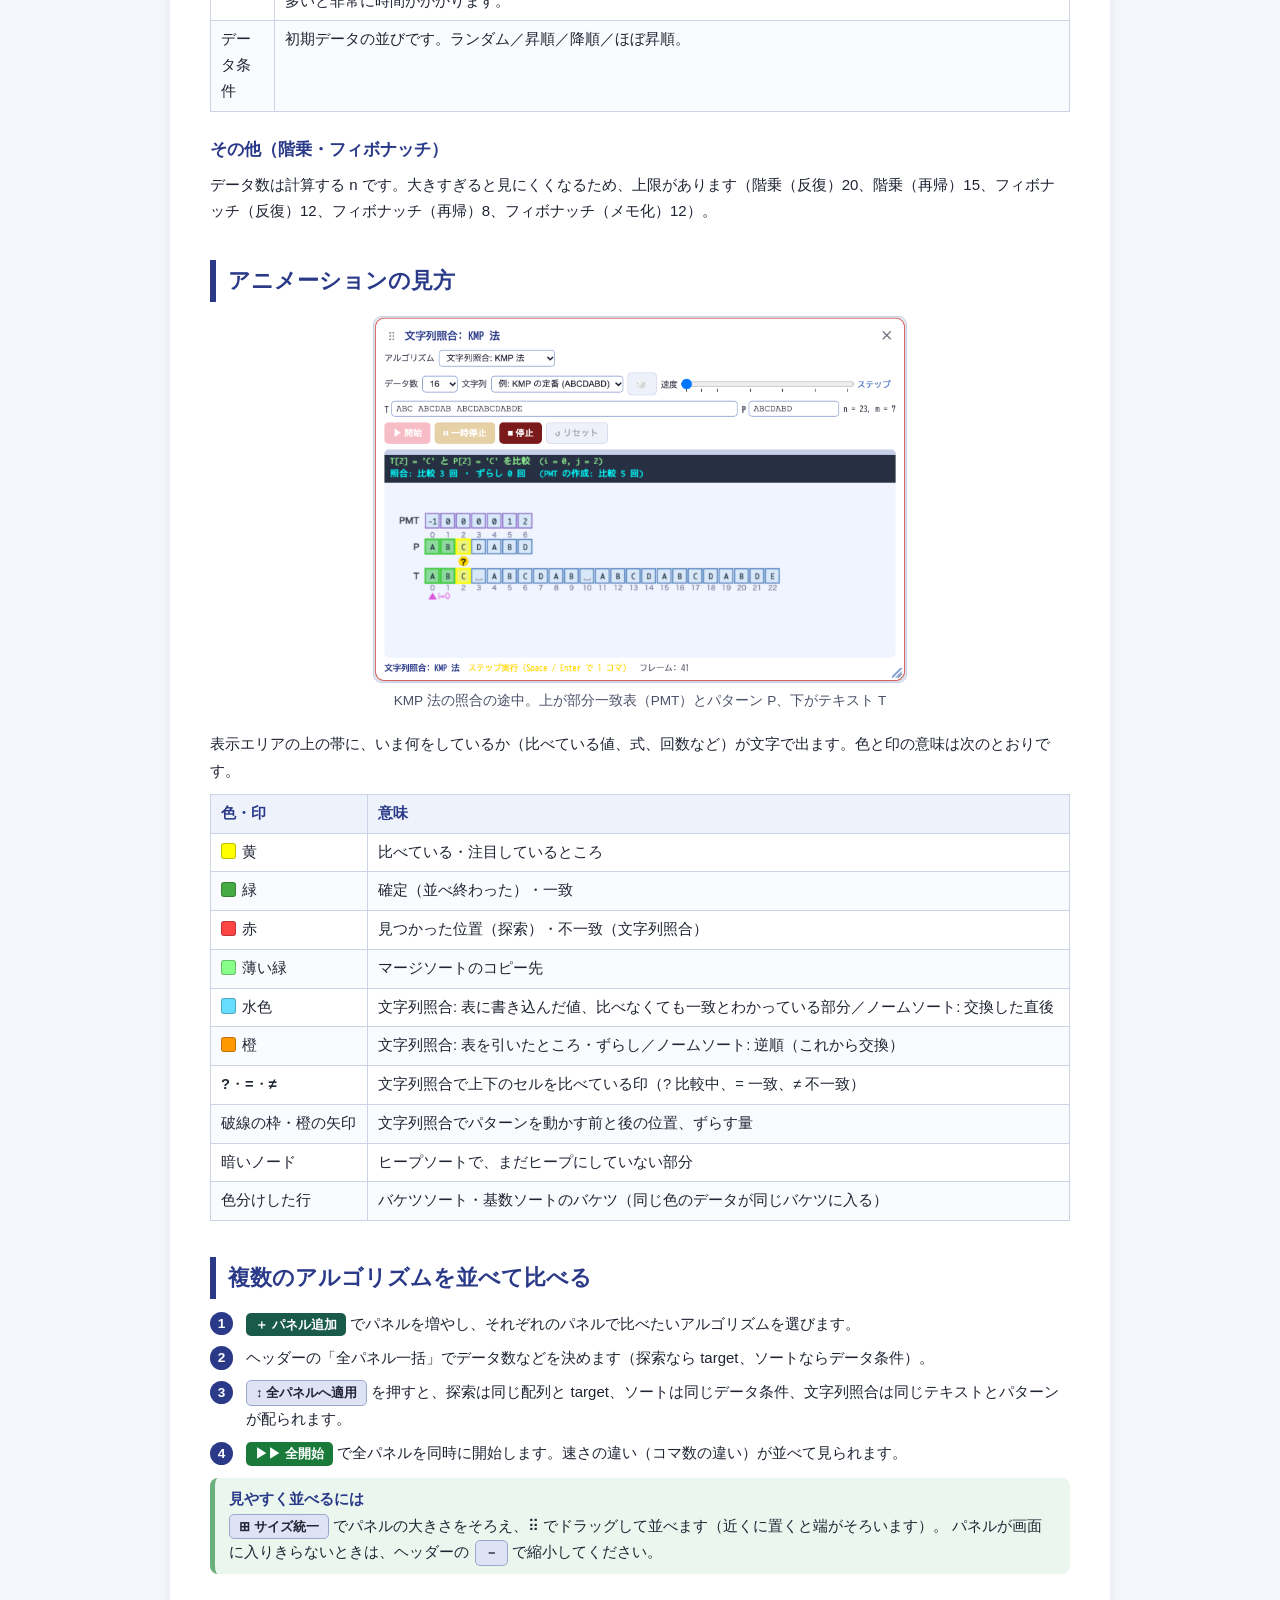
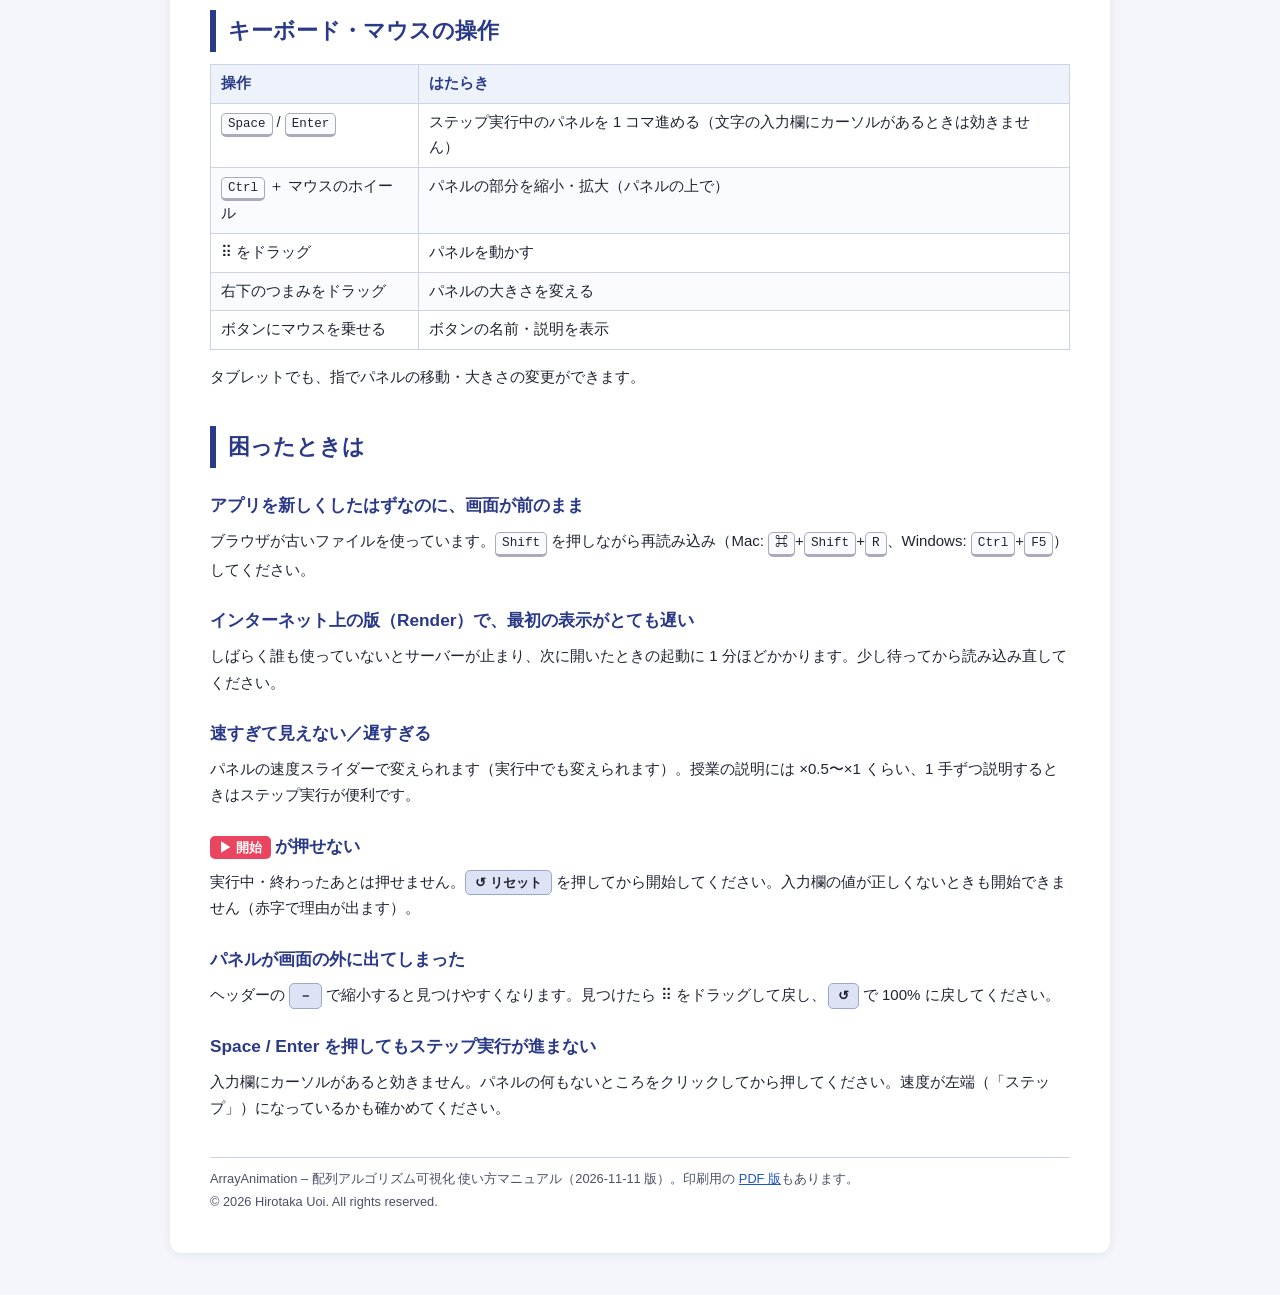
==== commit f8ebf494: "fix: テープの2本（マージソート (3テープ)・ノームソート (1テープ)）の表示を直し、全データを整列する (app.js v30, array_canvas.js v30, manual v2" ====
--- a/static/manual.html
+++ b/static/manual.html
@@ -15,7 +15,7 @@
   <p class="lead">探索・文字列照合・ソート・その他（階乗・フィボナッチ）のアルゴリズムを、配列のマス目や木で動かして見せるアプリです。</p>
   <p class="meta">2026-11-11 版　／　アルゴリズム 20 本</p>
   <div class="links">
-    <a href="/static/manual.pdf?v=1" target="_blank" rel="noopener">📄 PDF 版を開く</a>
+    <a href="/static/manual.pdf?v=2" target="_blank" rel="noopener">📄 PDF 版を開く</a>
     <a class="sub" href="/" target="_blank" rel="noopener">アニメーションの画面を開く</a>
   </div>
 </div>
@@ -88,7 +88,7 @@
 <table><thead><tr><th>設定</th><th>はたらき</th></tr></thead><tbody><tr><td>文字列</td><td>テキスト T とパターン P の作り方です。ランダム（ACGT の 4 種／A・B の 2 種／英数字 62 種）、例（最悪ケース <code>aaaaaaB</code>／KMP の定番 <code>ABCDABD</code>）、自由入力、から選びます。</td></tr><tr><td><span class="k sec">🎲</span></td><td>同じ種類で、文字列を作り直します。</td></tr><tr><td>T ・ P</td><td>テキストとパターンの入力欄です。T は 64 文字、P は 32 文字まで。日本語も使えます。手で書き換えると、種類は「自由入力」になります。空のとき、P が T より長いときなどは、赤字で理由が出て開始できません。</td></tr><tr><td>データ数</td><td>ランダムに作るテキストの長さです（64 まで）。</td></tr></tbody></table>
 <p>「全パネルへ適用」で 3 つのパネルに同じ文字列を配ると、比較の回数の違いを並べて見られます。</p>
 <h3>ソート</h3>
-<table><thead><tr><th>設定</th><th>はたらき</th></tr></thead><tbody><tr><td>データ数</td><td>並べ替えるデータの数です。マージソート（3テープ）とノームソート（1テープ）は、テープに並べるのは 32 個まで（それより多いときは先頭の 32 個）です。</td></tr><tr><td>データ条件</td><td>初期データの並びです。ランダム／昇順／降順／ほぼ昇順。</td></tr></tbody></table>
+<table><thead><tr><th>設定</th><th>はたらき</th></tr></thead><tbody><tr><td>データ数</td><td>並べ替えるデータの数です。マージソート（3テープ）とノームソート（1テープ）は、データが画面に収まらないとき（初期のパネル幅では 64 個以上）はテープが流れ、見えている範囲の外にあるデータの個数を両端に「◀ 21 個」「20 個 ▶」のように表示します。パネルを広げると一度に見える数が増えます。ノームソートはデータ数が多いと非常に時間がかかります。</td></tr><tr><td>データ条件</td><td>初期データの並びです。ランダム／昇順／降順／ほぼ昇順。</td></tr></tbody></table>
 <h3>その他（階乗・フィボナッチ）</h3>
 <p>データ数は計算する n です。大きすぎると見にくくなるため、上限があります（階乗（反復）20、階乗（再帰）15、フィボナッチ（反復）12、フィボナッチ（再帰）8、フィボナッチ（メモ化）12）。</p>
 
@@ -118,7 +118,7 @@
 <h2 id="trouble">困ったときは</h2><h3>アプリを新しくしたはずなのに、画面が前のまま</h3><p>ブラウザが古いファイルを使っています。<kbd>Shift</kbd> を押しながら再読み込み（Mac: <kbd>⌘</kbd>+<kbd>Shift</kbd>+<kbd>R</kbd>、Windows: <kbd>Ctrl</kbd>+<kbd>F5</kbd>）してください。</p><h3>インターネット上の版（Render）で、最初の表示がとても遅い</h3><p>しばらく誰も使っていないとサーバーが止まり、次に開いたときの起動に 1 分ほどかかります。少し待ってから読み込み直してください。</p><h3>速すぎて見えない／遅すぎる</h3><p>パネルの速度スライダーで変えられます（実行中でも変えられます）。授業の説明には ×0.5〜×1 くらい、1 手ずつ説明するときはステップ実行が便利です。</p><h3><span class="k primary">▶ 開始</span> が押せない</h3><p>実行中・終わったあとは押せません。<span class="k sec">↺ リセット</span> を押してから開始してください。入力欄の値が正しくないときも開始できません（赤字で理由が出ます）。</p><h3>パネルが画面の外に出てしまった</h3><p>ヘッダーの <span class="k sec">－</span> で縮小すると見つけやすくなります。見つけたら ⠿ をドラッグして戻し、<span class="k sec">↺</span> で 100% に戻してください。</p><h3>Space / Enter を押してもステップ実行が進まない</h3><p>入力欄にカーソルがあると効きません。パネルの何もないところをクリックしてから押してください。速度が左端（「ステップ」）になっているかも確かめてください。</p>
 
 <div class="footer">
-  ArrayAnimation – 配列アルゴリズム可視化 使い方マニュアル（2026-11-11 版）。<span class="no-print">印刷用の <a href="/static/manual.pdf?v=1" target="_blank" rel="noopener">PDF 版</a>もあります。</span><br>
+  ArrayAnimation – 配列アルゴリズム可視化 使い方マニュアル（2026-11-11 版）。<span class="no-print">印刷用の <a href="/static/manual.pdf?v=2" target="_blank" rel="noopener">PDF 版</a>もあります。</span><br>
   © 2026 Hirotaka Uoi. All rights reserved.
 </div>
 
